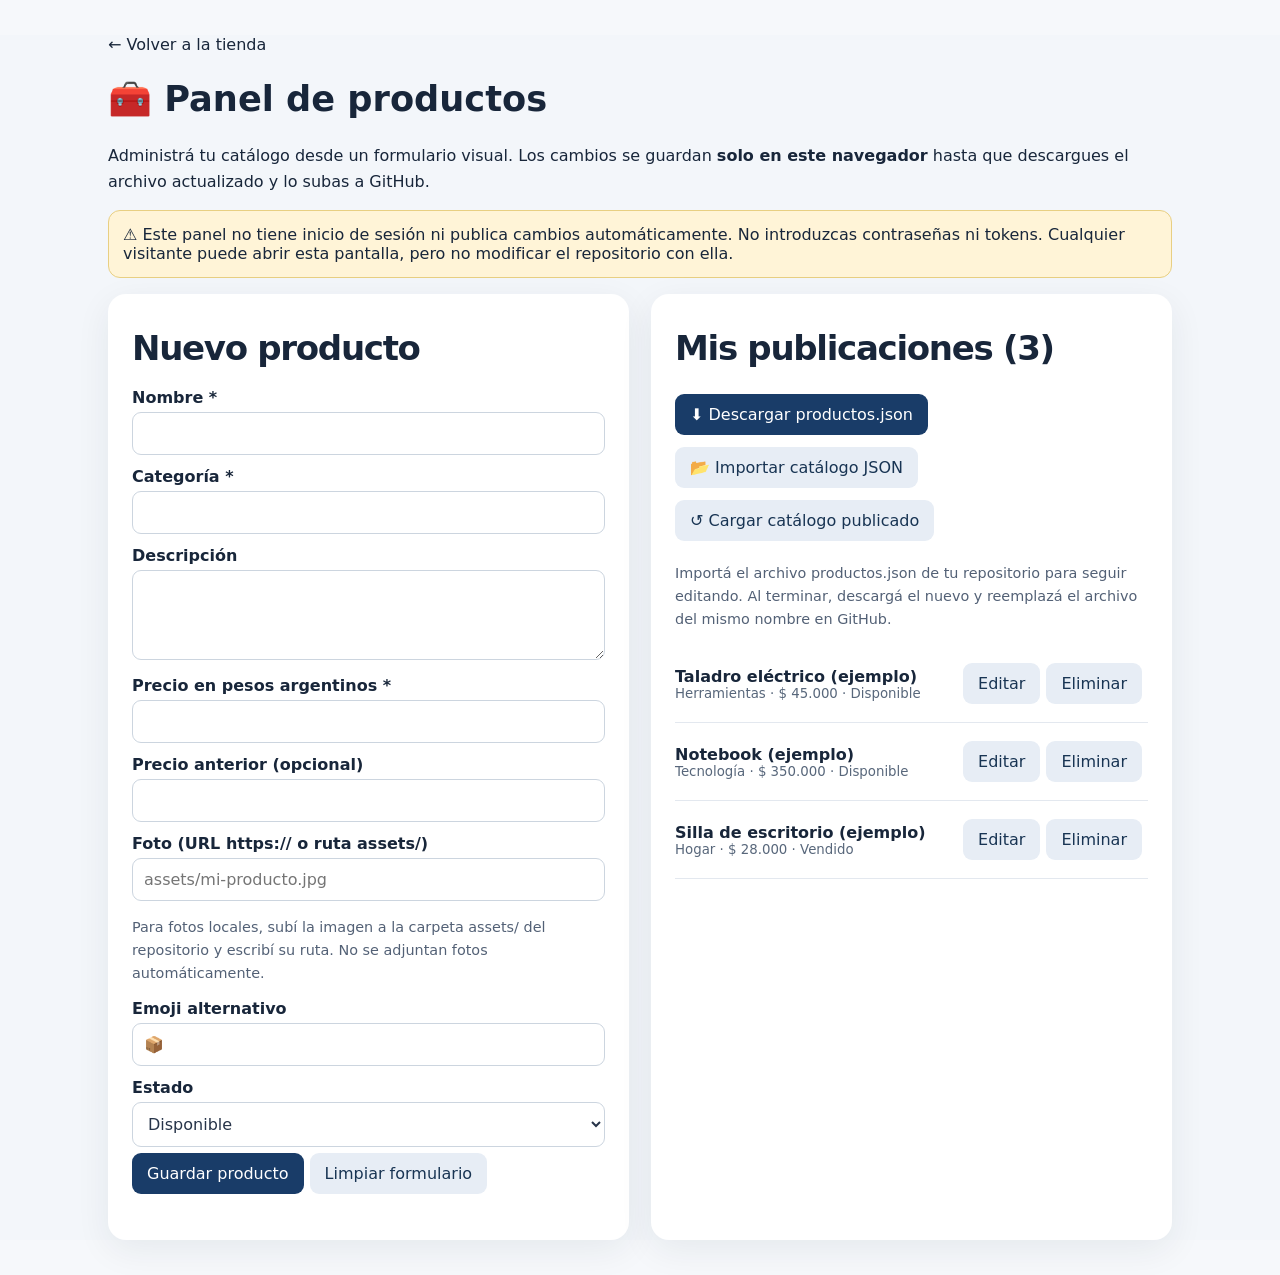
==== admin.html @ 99ddd976 "Add files via upload" ====
<!doctype html><html lang="es"><head><meta charset="utf-8"><meta name="viewport" content="width=device-width,initial-scale=1"><title>Administrador | Ventas de Hugo Domínguez</title><link rel="stylesheet" href="styles.css"><style>body{background:#f3f6fa;color:#18263a}.admin{max-width:1100px;margin:35px auto;padding:0 18px}.admin h1{font-size:2.2rem}.admin p{line-height:1.6}.admin-grid{display:grid;grid-template-columns:1fr 1fr;gap:22px}.panel{background:white;padding:24px;border-radius:18px;box-shadow:0 10px 35px #14243a12}.panel label{display:block;font-weight:650;margin:12px 0 5px}.panel input,.panel textarea,.panel select{width:100%;padding:11px;border:1px solid #ccd5df;border-radius:9px;font:inherit}.panel textarea{min-height:90px}.panel button,.admin .btn{display:inline-block;border:0;border-radius:9px;background:#193c68;color:white;padding:11px 15px;margin:6px 6px 6px 0;cursor:pointer;text-decoration:none;font:inherit}.panel button.secondary{background:#e7edf5;color:#183453}.item-row{display:flex;justify-content:space-between;gap:12px;align-items:center;border-bottom:1px solid #e3e8ef;padding:12px 0}.item-row small{display:block;color:#58677b}.notice{background:#fff4d7;border:1px solid #e8cf82;padding:14px;border-radius:12px;margin:16px 0}.hint{color:#536176;font-size:.9rem}#message{font-weight:bold} @media(max-width:750px){.admin-grid{grid-template-columns:1fr}}</style></head><body><main class="admin"><a href="index.html">← Volver a la tienda</a><h1>🧰 Panel de productos</h1><p>Administrá tu catálogo desde un formulario visual. Los cambios se guardan <strong>solo en este navegador</strong> hasta que descargues el archivo actualizado y lo subas a GitHub.</p><div class="notice">⚠️ Este panel no tiene inicio de sesión ni publica cambios automáticamente. No introduzcas contraseñas ni tokens. Cualquier visitante puede abrir esta pantalla, pero no modificar el repositorio con ella.</div><div class="admin-grid"><section class="panel"><h2 id="formTitle">Nuevo producto</h2><form id="form"><input type="hidden" id="id"><label for="nombre">Nombre *</label><input id="nombre" required maxlength="110"><label for="categoria">Categoría *</label><input id="categoria" list="cats" required maxlength="55"><datalist id="cats"><option>Herramientas</option><option>Tecnología</option><option>Electrodomésticos</option><option>Hogar</option><option>Muebles</option><option>Otros</option></datalist><label for="descripcion">Descripción</label><textarea id="descripcion" maxlength="1000"></textarea><label for="precio">Precio en pesos argentinos *</label><input id="precio" type="number" min="0" step="1" required><label for="precioAnterior">Precio anterior (opcional)</label><input id="precioAnterior" type="number" min="0" step="1"><label for="imagen">Foto (URL https:// o ruta assets/)</label><input id="imagen" placeholder="assets/mi-producto.jpg"><p class="hint">Para fotos locales, subí la imagen a la carpeta assets/ del repositorio y escribí su ruta. No se adjuntan fotos automáticamente.</p><label for="emoji">Emoji alternativo</label><input id="emoji" maxlength="8" placeholder="📦"><label for="estado">Estado</label><select id="estado"><option>Disponible</option><option>Reservado</option><option>Vendido</option></select><div><button type="submit">Guardar producto</button><button type="button" class="secondary" id="clear">Limpiar formulario</button></div></form><p id="message" role="status"></p></section><section class="panel"><h2>Mis publicaciones (<span id="count">0</span>)</h2><div><button id="download">⬇ Descargar productos.json</button><button id="import" class="secondary">📂 Importar catálogo JSON</button><input type="file" id="file" accept="application/json,.json" hidden><button id="restore" class="secondary">↺ Cargar catálogo publicado</button></div><p class="hint">Importá el archivo productos.json de tu repositorio para seguir editando. Al terminar, descargá el nuevo y reemplazá el archivo del mismo nombre en GitHub.</p><div id="listing"></div></section></div></main><script src="admin.js"></script></body></html>
---- styles.css ----
:root{font-family:Inter,system-ui,-apple-system,Segoe UI,sans-serif;color:#172032;background:#f6f8fb}*{box-sizing:border-box}body{margin:0}a{text-decoration:none;color:inherit}.wrap{max-width:1160px;margin:auto;padding:0 24px}header{background:#101827;color:white;position:sticky;top:0;z-index:5}.nav{display:flex;align-items:center;justify-content:space-between;height:74px}.logo{font-weight:900;font-size:22px;letter-spacing:-.7px}.logo span{color:#58dbb2}.contact{background:#243447;padding:11px 17px;border-radius:30px;font-weight:700;font-size:14px}.hero{background:radial-gradient(circle at 85% 20%,#245a59,transparent 38%),linear-gradient(125deg,#101827,#172e41);color:#fff;padding:90px 0 95px}.eyebrow{font-size:12px;letter-spacing:2px;font-weight:800;color:#75e4c1}.hero h1{font-size:clamp(43px,7vw,82px);line-height:1.04;letter-spacing:-3px;margin:18px 0}.hero h1 em{color:#70e2bd;font-style:normal}.hero p{max-width:590px;color:#cbd5df;line-height:1.7;font-size:18px;margin-bottom:30px}.primary{display:inline-block;background:#69e4b8;color:#102b2a;border-radius:12px;padding:15px 24px;font-weight:850}.catalog{padding-top:66px;padding-bottom:85px}.heading{display:flex;justify-content:space-between;align-items:end;gap:20px}.dark{color:#168c71}h2{font-size:34px;letter-spacing:-1.3px;margin:10px 0 20px}#counter{color:#64748b;margin-bottom:23px}.filters{display:grid;grid-template-columns:2fr 1fr 1fr;gap:12px;margin:20px 0 26px}input,select{width:100%;background:white;border:1px solid #dbe2e9;border-radius:12px;padding:15px;color:#273449;font:inherit}.grid{display:grid;grid-template-columns:repeat(3,minmax(0,1fr));gap:22px}.item{background:white;border-radius:18px;overflow:hidden;border:1px solid #e5eaf0;box-shadow:0 8px 25px #1a2a4410;display:flex;flex-direction:column}.photo{position:relative;aspect-ratio:4/3;background:#e8eef2;display:flex;align-items:center;justify-content:center;font-size:65px}.photo img{width:100%;height:100%;object-fit:cover;position:absolute;inset:0}.tag{position:absolute;left:14px;top:14px;background:#132b38;color:#fff;font-size:12px;font-weight:800;padding:7px 11px;border-radius:20px}.tag.sold{background:#9a3c3c}.item-body{padding:21px;display:flex;flex:1;flex-direction:column}.category{font-size:12px;color:#168c71;font-weight:800;text-transform:uppercase;letter-spacing:1px}.item h3{font-size:20px;margin:10px 0 7px}.description{font-size:14px;line-height:1.55;color:#64748b;flex:1}.price{font-size:27px;font-weight:900;margin:13px 0}.old{font-size:15px;text-decoration:line-through;color:#94a3b8;font-weight:400;margin-left:9px}.actions{display:flex;gap:9px}.actions a,.actions button{border:0;border-radius:10px;padding:12px;cursor:pointer;font:inherit;font-weight:800}.buy{background:#173e38;color:white;flex:1;text-align:center}.share{background:#edf2f6;color:#26394c}.disabled{opacity:.55;pointer-events:none}.cta{background:#e5f7f0;text-align:center;padding:65px 0}.cta p{color:#566c68;margin-bottom:25px}.footer{display:flex;justify-content:space-between;gap:16px;flex-wrap:wrap;padding-top:28px;padding-bottom:28px;color:#64748b;font-size:13px}#empty{text-align:center;padding:40px;color:#64748b}@media(max-width:850px){.grid{grid-template-columns:repeat(2,1fr)}.filters{grid-template-columns:1fr 1fr}.filters input{grid-column:span 2}}@media(max-width:560px){.grid{grid-template-columns:1fr}.hero{padding:70px 0}.hero h1{letter-spacing:-1.8px}.filters{grid-template-columns:1fr}.filters input{grid-column:span 1}.heading{align-items:start;flex-direction:column}.heading h2{margin-bottom:0}#counter{margin-bottom:0}.nav{height:65px}.logo{font-size:19px}}
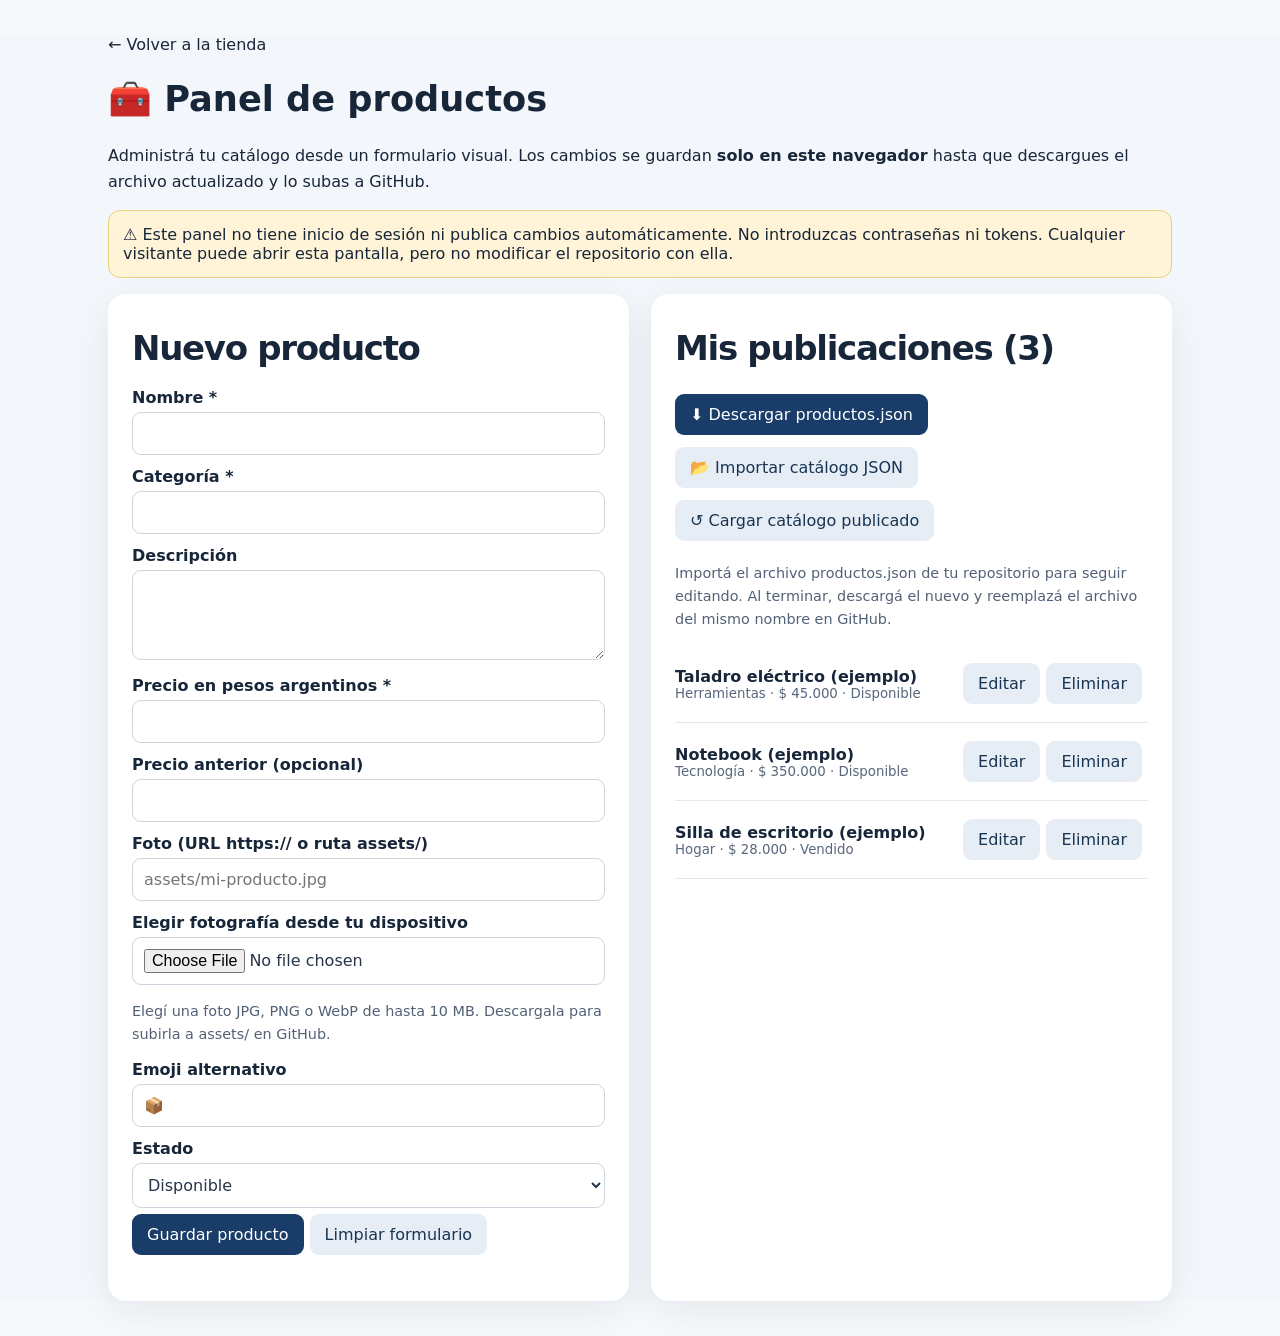
==== commit cd5c5435: "Agregar selector visual de fotografías" ====
--- a/admin.html
+++ b/admin.html
@@ -1 +1 @@
-<!doctype html><html lang="es"><head><meta charset="utf-8"><meta name="viewport" content="width=device-width,initial-scale=1"><title>Administrador | Ventas de Hugo Domínguez</title><link rel="stylesheet" href="styles.css"><style>body{background:#f3f6fa;color:#18263a}.admin{max-width:1100px;margin:35px auto;padding:0 18px}.admin h1{font-size:2.2rem}.admin p{line-height:1.6}.admin-grid{display:grid;grid-template-columns:1fr 1fr;gap:22px}.panel{background:white;padding:24px;border-radius:18px;box-shadow:0 10px 35px #14243a12}.panel label{display:block;font-weight:650;margin:12px 0 5px}.panel input,.panel textarea,.panel select{width:100%;padding:11px;border:1px solid #ccd5df;border-radius:9px;font:inherit}.panel textarea{min-height:90px}.panel button,.admin .btn{display:inline-block;border:0;border-radius:9px;background:#193c68;color:white;padding:11px 15px;margin:6px 6px 6px 0;cursor:pointer;text-decoration:none;font:inherit}.panel button.secondary{background:#e7edf5;color:#183453}.item-row{display:flex;justify-content:space-between;gap:12px;align-items:center;border-bottom:1px solid #e3e8ef;padding:12px 0}.item-row small{display:block;color:#58677b}.notice{background:#fff4d7;border:1px solid #e8cf82;padding:14px;border-radius:12px;margin:16px 0}.hint{color:#536176;font-size:.9rem}#message{font-weight:bold} @media(max-width:750px){.admin-grid{grid-template-columns:1fr}}</style></head><body><main class="admin"><a href="index.html">← Volver a la tienda</a><h1>🧰 Panel de productos</h1><p>Administrá tu catálogo desde un formulario visual. Los cambios se guardan <strong>solo en este navegador</strong> hasta que descargues el archivo actualizado y lo subas a GitHub.</p><div class="notice">⚠️ Este panel no tiene inicio de sesión ni publica cambios automáticamente. No introduzcas contraseñas ni tokens. Cualquier visitante puede abrir esta pantalla, pero no modificar el repositorio con ella.</div><div class="admin-grid"><section class="panel"><h2 id="formTitle">Nuevo producto</h2><form id="form"><input type="hidden" id="id"><label for="nombre">Nombre *</label><input id="nombre" required maxlength="110"><label for="categoria">Categoría *</label><input id="categoria" list="cats" required maxlength="55"><datalist id="cats"><option>Herramientas</option><option>Tecnología</option><option>Electrodomésticos</option><option>Hogar</option><option>Muebles</option><option>Otros</option></datalist><label for="descripcion">Descripción</label><textarea id="descripcion" maxlength="1000"></textarea><label for="precio">Precio en pesos argentinos *</label><input id="precio" type="number" min="0" step="1" required><label for="precioAnterior">Precio anterior (opcional)</label><input id="precioAnterior" type="number" min="0" step="1"><label for="imagen">Foto (URL https:// o ruta assets/)</label><input id="imagen" placeholder="assets/mi-producto.jpg"><p class="hint">Para fotos locales, subí la imagen a la carpeta assets/ del repositorio y escribí su ruta. No se adjuntan fotos automáticamente.</p><label for="emoji">Emoji alternativo</label><input id="emoji" maxlength="8" placeholder="📦"><label for="estado">Estado</label><select id="estado"><option>Disponible</option><option>Reservado</option><option>Vendido</option></select><div><button type="submit">Guardar producto</button><button type="button" class="secondary" id="clear">Limpiar formulario</button></div></form><p id="message" role="status"></p></section><section class="panel"><h2>Mis publicaciones (<span id="count">0</span>)</h2><div><button id="download">⬇ Descargar productos.json</button><button id="import" class="secondary">📂 Importar catálogo JSON</button><input type="file" id="file" accept="application/json,.json" hidden><button id="restore" class="secondary">↺ Cargar catálogo publicado</button></div><p class="hint">Importá el archivo productos.json de tu repositorio para seguir editando. Al terminar, descargá el nuevo y reemplazá el archivo del mismo nombre en GitHub.</p><div id="listing"></div></section></div></main><script src="admin.js"></script></body></html>
+<!doctype html><html lang="es"><head><meta charset="utf-8"><meta name="viewport" content="width=device-width,initial-scale=1"><title>Administrador | Ventas de Hugo Domínguez</title><link rel="stylesheet" href="styles.css"><style>body{background:#f3f6fa;color:#18263a}.admin{max-width:1100px;margin:35px auto;padding:0 18px}.admin h1{font-size:2.2rem}.admin p{line-height:1.6}.admin-grid{display:grid;grid-template-columns:1fr 1fr;gap:22px}.panel{background:white;padding:24px;border-radius:18px;box-shadow:0 10px 35px #14243a12}.panel label{display:block;font-weight:650;margin:12px 0 5px}.panel input,.panel textarea,.panel select{width:100%;padding:11px;border:1px solid #ccd5df;border-radius:9px;font:inherit}.panel textarea{min-height:90px}.panel button,.admin .btn{display:inline-block;border:0;border-radius:9px;background:#193c68;color:white;padding:11px 15px;margin:6px 6px 6px 0;cursor:pointer;text-decoration:none;font:inherit}.panel button.secondary{background:#e7edf5;color:#183453}.item-row{display:flex;justify-content:space-between;gap:12px;align-items:center;border-bottom:1px solid #e3e8ef;padding:12px 0}.item-row small{display:block;color:#58677b}.notice{background:#fff4d7;border:1px solid #e8cf82;padding:14px;border-radius:12px;margin:16px 0}.hint{color:#536176;font-size:.9rem}#message{font-weight:bold} @media(max-width:750px){.admin-grid{grid-template-columns:1fr}}</style></head><body><main class="admin"><a href="index.html">← Volver a la tienda</a><h1>🧰 Panel de productos</h1><p>Administrá tu catálogo desde un formulario visual. Los cambios se guardan <strong>solo en este navegador</strong> hasta que descargues el archivo actualizado y lo subas a GitHub.</p><div class="notice">⚠️ Este panel no tiene inicio de sesión ni publica cambios automáticamente. No introduzcas contraseñas ni tokens. Cualquier visitante puede abrir esta pantalla, pero no modificar el repositorio con ella.</div><div class="admin-grid"><section class="panel"><h2 id="formTitle">Nuevo producto</h2><form id="form"><input type="hidden" id="id"><label for="nombre">Nombre *</label><input id="nombre" required maxlength="110"><label for="categoria">Categoría *</label><input id="categoria" list="cats" required maxlength="55"><datalist id="cats"><option>Herramientas</option><option>Tecnología</option><option>Electrodomésticos</option><option>Hogar</option><option>Muebles</option><option>Otros</option></datalist><label for="descripcion">Descripción</label><textarea id="descripcion" maxlength="1000"></textarea><label for="precio">Precio en pesos argentinos *</label><input id="precio" type="number" min="0" step="1" required><label for="precioAnterior">Precio anterior (opcional)</label><input id="precioAnterior" type="number" min="0" step="1"><label for="imagen">Foto (URL https:// o ruta assets/)</label><input id="imagen" placeholder="assets/mi-producto.jpg"><label for="photoFile">Elegir fotografía desde tu dispositivo</label><input type="file" id="photoFile" accept="image/jpeg,image/png,image/webp"><p class="hint">Elegí una foto JPG, PNG o WebP de hasta 10 MB. Descargala para subirla a assets/ en GitHub.</p><div id="photoArea" hidden><img id="photoPreview" alt="Vista previa" style="max-width:100%;max-height:220px;object-fit:contain;border-radius:10px"><p id="photoName" class="hint"></p><button type="button" id="photoDownload" class="secondary">⬇ Descargar foto para GitHub</button></div><label for="emoji">Emoji alternativo</label><input id="emoji" maxlength="8" placeholder="📦"><label for="estado">Estado</label><select id="estado"><option>Disponible</option><option>Reservado</option><option>Vendido</option></select><div><button type="submit">Guardar producto</button><button type="button" class="secondary" id="clear">Limpiar formulario</button></div></form><p id="message" role="status"></p></section><section class="panel"><h2>Mis publicaciones (<span id="count">0</span>)</h2><div><button id="download">⬇ Descargar productos.json</button><button id="import" class="secondary">📂 Importar catálogo JSON</button><input type="file" id="file" accept="application/json,.json" hidden><button id="restore" class="secondary">↺ Cargar catálogo publicado</button></div><p class="hint">Importá el archivo productos.json de tu repositorio para seguir editando. Al terminar, descargá el nuevo y reemplazá el archivo del mismo nombre en GitHub.</p><div id="listing"></div></section></div></main><script src="admin.js"></script></body></html>
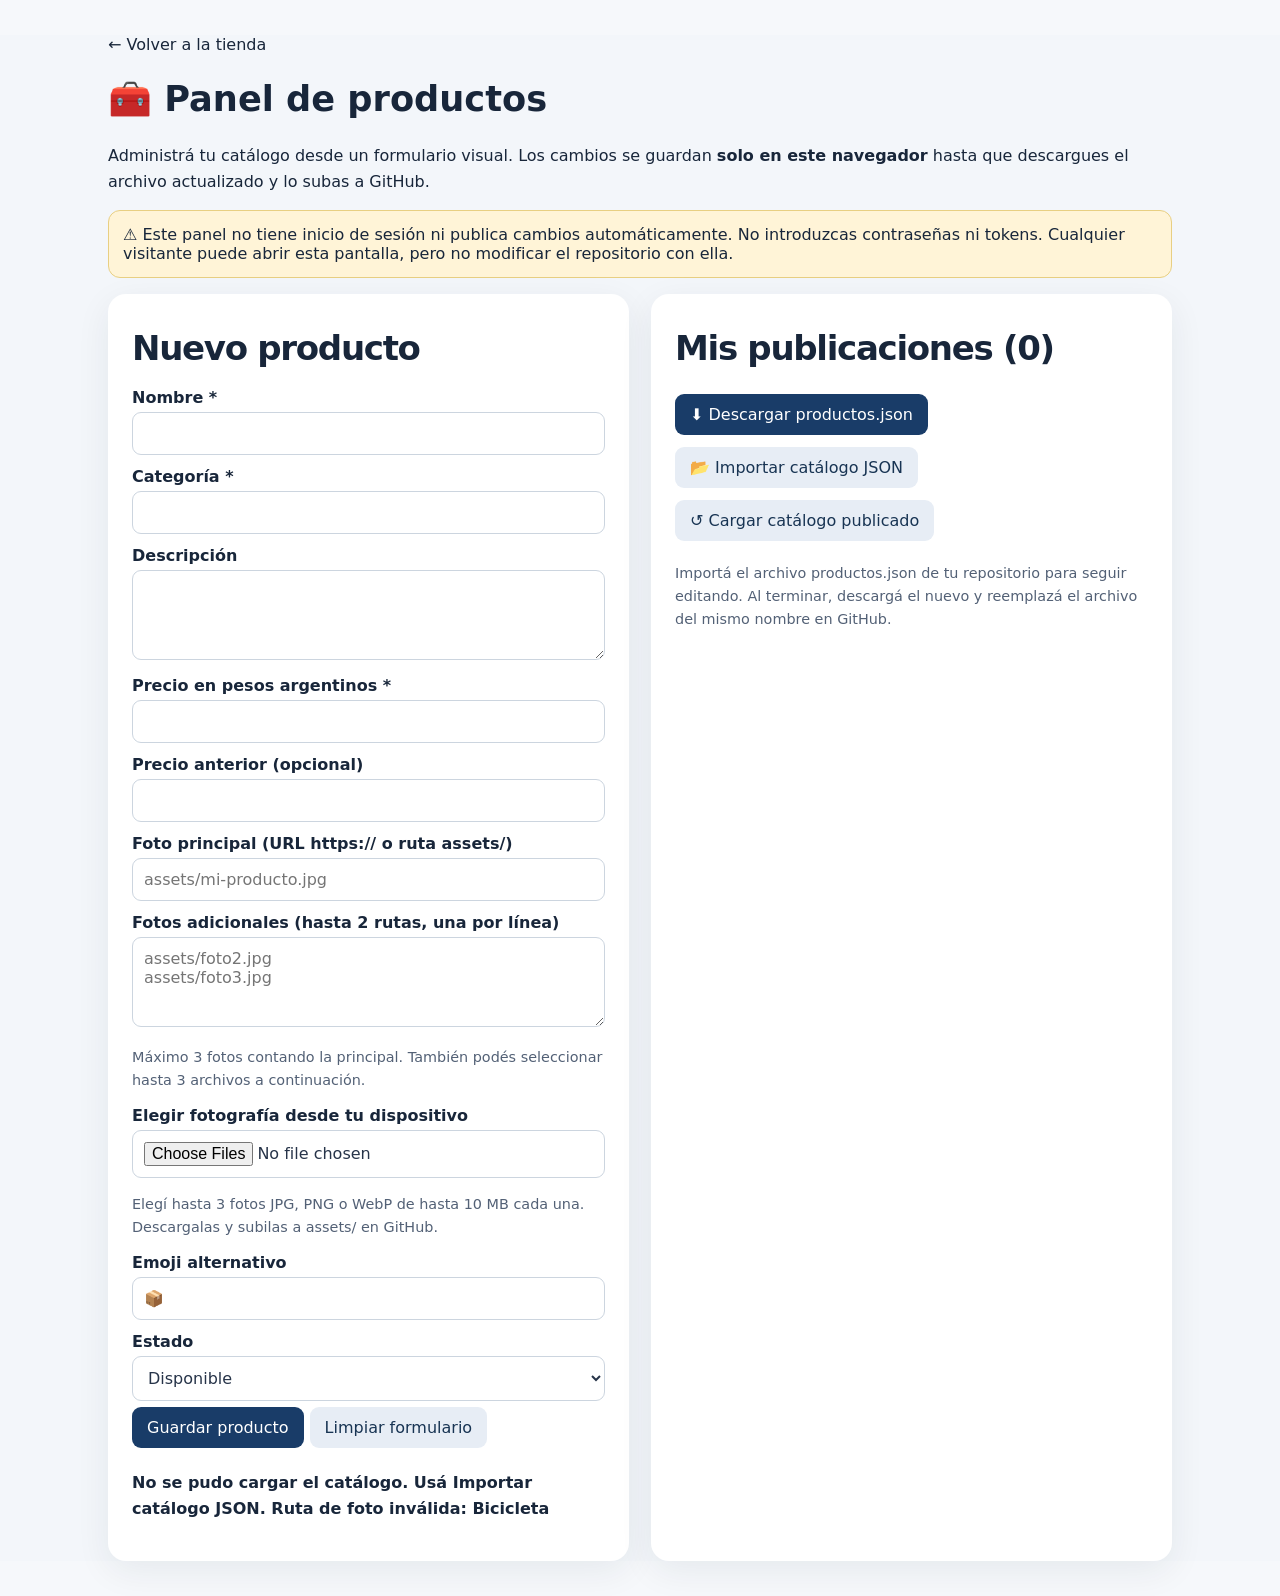
==== commit 333f5757: "Galería de hasta tres fotografías por producto y visualización sin recorte" ====
--- a/admin.html
+++ b/admin.html
@@ -1 +1 @@
-<!doctype html><html lang="es"><head><meta charset="utf-8"><meta name="viewport" content="width=device-width,initial-scale=1"><title>Administrador | Ventas de Hugo Domínguez</title><link rel="stylesheet" href="styles.css"><style>body{background:#f3f6fa;color:#18263a}.admin{max-width:1100px;margin:35px auto;padding:0 18px}.admin h1{font-size:2.2rem}.admin p{line-height:1.6}.admin-grid{display:grid;grid-template-columns:1fr 1fr;gap:22px}.panel{background:white;padding:24px;border-radius:18px;box-shadow:0 10px 35px #14243a12}.panel label{display:block;font-weight:650;margin:12px 0 5px}.panel input,.panel textarea,.panel select{width:100%;padding:11px;border:1px solid #ccd5df;border-radius:9px;font:inherit}.panel textarea{min-height:90px}.panel button,.admin .btn{display:inline-block;border:0;border-radius:9px;background:#193c68;color:white;padding:11px 15px;margin:6px 6px 6px 0;cursor:pointer;text-decoration:none;font:inherit}.panel button.secondary{background:#e7edf5;color:#183453}.item-row{display:flex;justify-content:space-between;gap:12px;align-items:center;border-bottom:1px solid #e3e8ef;padding:12px 0}.item-row small{display:block;color:#58677b}.notice{background:#fff4d7;border:1px solid #e8cf82;padding:14px;border-radius:12px;margin:16px 0}.hint{color:#536176;font-size:.9rem}#message{font-weight:bold} @media(max-width:750px){.admin-grid{grid-template-columns:1fr}}</style></head><body><main class="admin"><a href="index.html">← Volver a la tienda</a><h1>🧰 Panel de productos</h1><p>Administrá tu catálogo desde un formulario visual. Los cambios se guardan <strong>solo en este navegador</strong> hasta que descargues el archivo actualizado y lo subas a GitHub.</p><div class="notice">⚠️ Este panel no tiene inicio de sesión ni publica cambios automáticamente. No introduzcas contraseñas ni tokens. Cualquier visitante puede abrir esta pantalla, pero no modificar el repositorio con ella.</div><div class="admin-grid"><section class="panel"><h2 id="formTitle">Nuevo producto</h2><form id="form"><input type="hidden" id="id"><label for="nombre">Nombre *</label><input id="nombre" required maxlength="110"><label for="categoria">Categoría *</label><input id="categoria" list="cats" required maxlength="55"><datalist id="cats"><option>Herramientas</option><option>Tecnología</option><option>Electrodomésticos</option><option>Hogar</option><option>Muebles</option><option>Otros</option></datalist><label for="descripcion">Descripción</label><textarea id="descripcion" maxlength="1000"></textarea><label for="precio">Precio en pesos argentinos *</label><input id="precio" type="number" min="0" step="1" required><label for="precioAnterior">Precio anterior (opcional)</label><input id="precioAnterior" type="number" min="0" step="1"><label for="imagen">Foto (URL https:// o ruta assets/)</label><input id="imagen" placeholder="assets/mi-producto.jpg"><label for="photoFile">Elegir fotografía desde tu dispositivo</label><input type="file" id="photoFile" accept="image/jpeg,image/png,image/webp"><p class="hint">Elegí una foto JPG, PNG o WebP de hasta 10 MB. Descargala para subirla a assets/ en GitHub.</p><div id="photoArea" hidden><img id="photoPreview" alt="Vista previa" style="max-width:100%;max-height:220px;object-fit:contain;border-radius:10px"><p id="photoName" class="hint"></p><button type="button" id="photoDownload" class="secondary">⬇ Descargar foto para GitHub</button></div><label for="emoji">Emoji alternativo</label><input id="emoji" maxlength="8" placeholder="📦"><label for="estado">Estado</label><select id="estado"><option>Disponible</option><option>Reservado</option><option>Vendido</option></select><div><button type="submit">Guardar producto</button><button type="button" class="secondary" id="clear">Limpiar formulario</button></div></form><p id="message" role="status"></p></section><section class="panel"><h2>Mis publicaciones (<span id="count">0</span>)</h2><div><button id="download">⬇ Descargar productos.json</button><button id="import" class="secondary">📂 Importar catálogo JSON</button><input type="file" id="file" accept="application/json,.json" hidden><button id="restore" class="secondary">↺ Cargar catálogo publicado</button></div><p class="hint">Importá el archivo productos.json de tu repositorio para seguir editando. Al terminar, descargá el nuevo y reemplazá el archivo del mismo nombre en GitHub.</p><div id="listing"></div></section></div></main><script src="admin.js"></script></body></html>
+<!doctype html><html lang="es"><head><meta charset="utf-8"><meta name="viewport" content="width=device-width,initial-scale=1"><title>Administrador | Ventas de Hugo Domínguez</title><link rel="stylesheet" href="styles.css"><style>body{background:#f3f6fa;color:#18263a}.admin{max-width:1100px;margin:35px auto;padding:0 18px}.admin h1{font-size:2.2rem}.admin p{line-height:1.6}.admin-grid{display:grid;grid-template-columns:1fr 1fr;gap:22px}.panel{background:white;padding:24px;border-radius:18px;box-shadow:0 10px 35px #14243a12}.panel label{display:block;font-weight:650;margin:12px 0 5px}.panel input,.panel textarea,.panel select{width:100%;padding:11px;border:1px solid #ccd5df;border-radius:9px;font:inherit}.panel textarea{min-height:90px}.panel button,.admin .btn{display:inline-block;border:0;border-radius:9px;background:#193c68;color:white;padding:11px 15px;margin:6px 6px 6px 0;cursor:pointer;text-decoration:none;font:inherit}.panel button.secondary{background:#e7edf5;color:#183453}.item-row{display:flex;justify-content:space-between;gap:12px;align-items:center;border-bottom:1px solid #e3e8ef;padding:12px 0}.item-row small{display:block;color:#58677b}.notice{background:#fff4d7;border:1px solid #e8cf82;padding:14px;border-radius:12px;margin:16px 0}.hint{color:#536176;font-size:.9rem}#message{font-weight:bold} @media(max-width:750px){.admin-grid{grid-template-columns:1fr}}</style></head><body><main class="admin"><a href="index.html">← Volver a la tienda</a><h1>🧰 Panel de productos</h1><p>Administrá tu catálogo desde un formulario visual. Los cambios se guardan <strong>solo en este navegador</strong> hasta que descargues el archivo actualizado y lo subas a GitHub.</p><div class="notice">⚠️ Este panel no tiene inicio de sesión ni publica cambios automáticamente. No introduzcas contraseñas ni tokens. Cualquier visitante puede abrir esta pantalla, pero no modificar el repositorio con ella.</div><div class="admin-grid"><section class="panel"><h2 id="formTitle">Nuevo producto</h2><form id="form"><input type="hidden" id="id"><label for="nombre">Nombre *</label><input id="nombre" required maxlength="110"><label for="categoria">Categoría *</label><input id="categoria" list="cats" required maxlength="55"><datalist id="cats"><option>Herramientas</option><option>Tecnología</option><option>Electrodomésticos</option><option>Hogar</option><option>Muebles</option><option>Otros</option></datalist><label for="descripcion">Descripción</label><textarea id="descripcion" maxlength="1000"></textarea><label for="precio">Precio en pesos argentinos *</label><input id="precio" type="number" min="0" step="1" required><label for="precioAnterior">Precio anterior (opcional)</label><input id="precioAnterior" type="number" min="0" step="1"><label for="imagen">Foto principal (URL https:// o ruta assets/)</label><input id="imagen" placeholder="assets/mi-producto.jpg"><label for="imagenesExtras">Fotos adicionales (hasta 2 rutas, una por línea)</label><textarea id="imagenesExtras" rows="2" placeholder="assets/foto2.jpg&#10;assets/foto3.jpg"></textarea><p class="hint">Máximo 3 fotos contando la principal. También podés seleccionar hasta 3 archivos a continuación.</p><label for="photoFile">Elegir fotografía desde tu dispositivo</label><input type="file" id="photoFile" accept="image/jpeg,image/png,image/webp" multiple><p class="hint">Elegí hasta 3 fotos JPG, PNG o WebP de hasta 10 MB cada una. Descargalas y subilas a assets/ en GitHub.</p><div id="photoArea" hidden><div id="photoPreviews"></div><img id="photoPreview" alt="Vista previa" style="max-width:100%;max-height:220px;object-fit:contain;border-radius:10px"><p id="photoName" class="hint"></p><button type="button" id="photoDownload" class="secondary">⬇ Descargar fotografías para GitHub</button></div><label for="emoji">Emoji alternativo</label><input id="emoji" maxlength="8" placeholder="📦"><label for="estado">Estado</label><select id="estado"><option>Disponible</option><option>Reservado</option><option>Vendido</option></select><div><button type="submit">Guardar producto</button><button type="button" class="secondary" id="clear">Limpiar formulario</button></div></form><p id="message" role="status"></p></section><section class="panel"><h2>Mis publicaciones (<span id="count">0</span>)</h2><div><button id="download">⬇ Descargar productos.json</button><button id="import" class="secondary">📂 Importar catálogo JSON</button><input type="file" id="file" accept="application/json,.json" hidden><button id="restore" class="secondary">↺ Cargar catálogo publicado</button></div><p class="hint">Importá el archivo productos.json de tu repositorio para seguir editando. Al terminar, descargá el nuevo y reemplazá el archivo del mismo nombre en GitHub.</p><div id="listing"></div></section></div></main><script src="admin.js"></script></body></html>
--- a/styles.css
+++ b/styles.css
@@ -1 +1,7 @@
 :root{font-family:Inter,system-ui,-apple-system,Segoe UI,sans-serif;color:#172032;background:#f6f8fb}*{box-sizing:border-box}body{margin:0}a{text-decoration:none;color:inherit}.wrap{max-width:1160px;margin:auto;padding:0 24px}header{background:#101827;color:white;position:sticky;top:0;z-index:5}.nav{display:flex;align-items:center;justify-content:space-between;height:74px}.logo{font-weight:900;font-size:22px;letter-spacing:-.7px}.logo span{color:#58dbb2}.contact{background:#243447;padding:11px 17px;border-radius:30px;font-weight:700;font-size:14px}.hero{background:radial-gradient(circle at 85% 20%,#245a59,transparent 38%),linear-gradient(125deg,#101827,#172e41);color:#fff;padding:90px 0 95px}.eyebrow{font-size:12px;letter-spacing:2px;font-weight:800;color:#75e4c1}.hero h1{font-size:clamp(43px,7vw,82px);line-height:1.04;letter-spacing:-3px;margin:18px 0}.hero h1 em{color:#70e2bd;font-style:normal}.hero p{max-width:590px;color:#cbd5df;line-height:1.7;font-size:18px;margin-bottom:30px}.primary{display:inline-block;background:#69e4b8;color:#102b2a;border-radius:12px;padding:15px 24px;font-weight:850}.catalog{padding-top:66px;padding-bottom:85px}.heading{display:flex;justify-content:space-between;align-items:end;gap:20px}.dark{color:#168c71}h2{font-size:34px;letter-spacing:-1.3px;margin:10px 0 20px}#counter{color:#64748b;margin-bottom:23px}.filters{display:grid;grid-template-columns:2fr 1fr 1fr;gap:12px;margin:20px 0 26px}input,select{width:100%;background:white;border:1px solid #dbe2e9;border-radius:12px;padding:15px;color:#273449;font:inherit}.grid{display:grid;grid-template-columns:repeat(3,minmax(0,1fr));gap:22px}.item{background:white;border-radius:18px;overflow:hidden;border:1px solid #e5eaf0;box-shadow:0 8px 25px #1a2a4410;display:flex;flex-direction:column}.photo{position:relative;aspect-ratio:4/3;background:#e8eef2;display:flex;align-items:center;justify-content:center;font-size:65px}.photo img{width:100%;height:100%;object-fit:cover;position:absolute;inset:0}.tag{position:absolute;left:14px;top:14px;background:#132b38;color:#fff;font-size:12px;font-weight:800;padding:7px 11px;border-radius:20px}.tag.sold{background:#9a3c3c}.item-body{padding:21px;display:flex;flex:1;flex-direction:column}.category{font-size:12px;color:#168c71;font-weight:800;text-transform:uppercase;letter-spacing:1px}.item h3{font-size:20px;margin:10px 0 7px}.description{font-size:14px;line-height:1.55;color:#64748b;flex:1}.price{font-size:27px;font-weight:900;margin:13px 0}.old{font-size:15px;text-decoration:line-through;color:#94a3b8;font-weight:400;margin-left:9px}.actions{display:flex;gap:9px}.actions a,.actions button{border:0;border-radius:10px;padding:12px;cursor:pointer;font:inherit;font-weight:800}.buy{background:#173e38;color:white;flex:1;text-align:center}.share{background:#edf2f6;color:#26394c}.disabled{opacity:.55;pointer-events:none}.cta{background:#e5f7f0;text-align:center;padding:65px 0}.cta p{color:#566c68;margin-bottom:25px}.footer{display:flex;justify-content:space-between;gap:16px;flex-wrap:wrap;padding-top:28px;padding-bottom:28px;color:#64748b;font-size:13px}#empty{text-align:center;padding:40px;color:#64748b}@media(max-width:850px){.grid{grid-template-columns:repeat(2,1fr)}.filters{grid-template-columns:1fr 1fr}.filters input{grid-column:span 2}}@media(max-width:560px){.grid{grid-template-columns:1fr}.hero{padding:70px 0}.hero h1{letter-spacing:-1.8px}.filters{grid-template-columns:1fr}.filters input{grid-column:span 1}.heading{align-items:start;flex-direction:column}.heading h2{margin-bottom:0}#counter{margin-bottom:0}.nav{height:65px}.logo{font-size:19px}}
+
+/* Galería: fotografía completa, sin recortes */
+.photo img{object-fit:contain}
+.photo .gallery-nav{position:absolute;bottom:10px;left:50%;transform:translateX(-50%);display:flex;gap:7px;z-index:2}
+.gallery-nav button{border:0;border-radius:20px;padding:6px 10px;background:#fffdf0e8;color:#172032;cursor:pointer;font-size:12px;font-weight:800}
+.gallery-nav button[aria-current="true"]{background:#173e38;color:white}
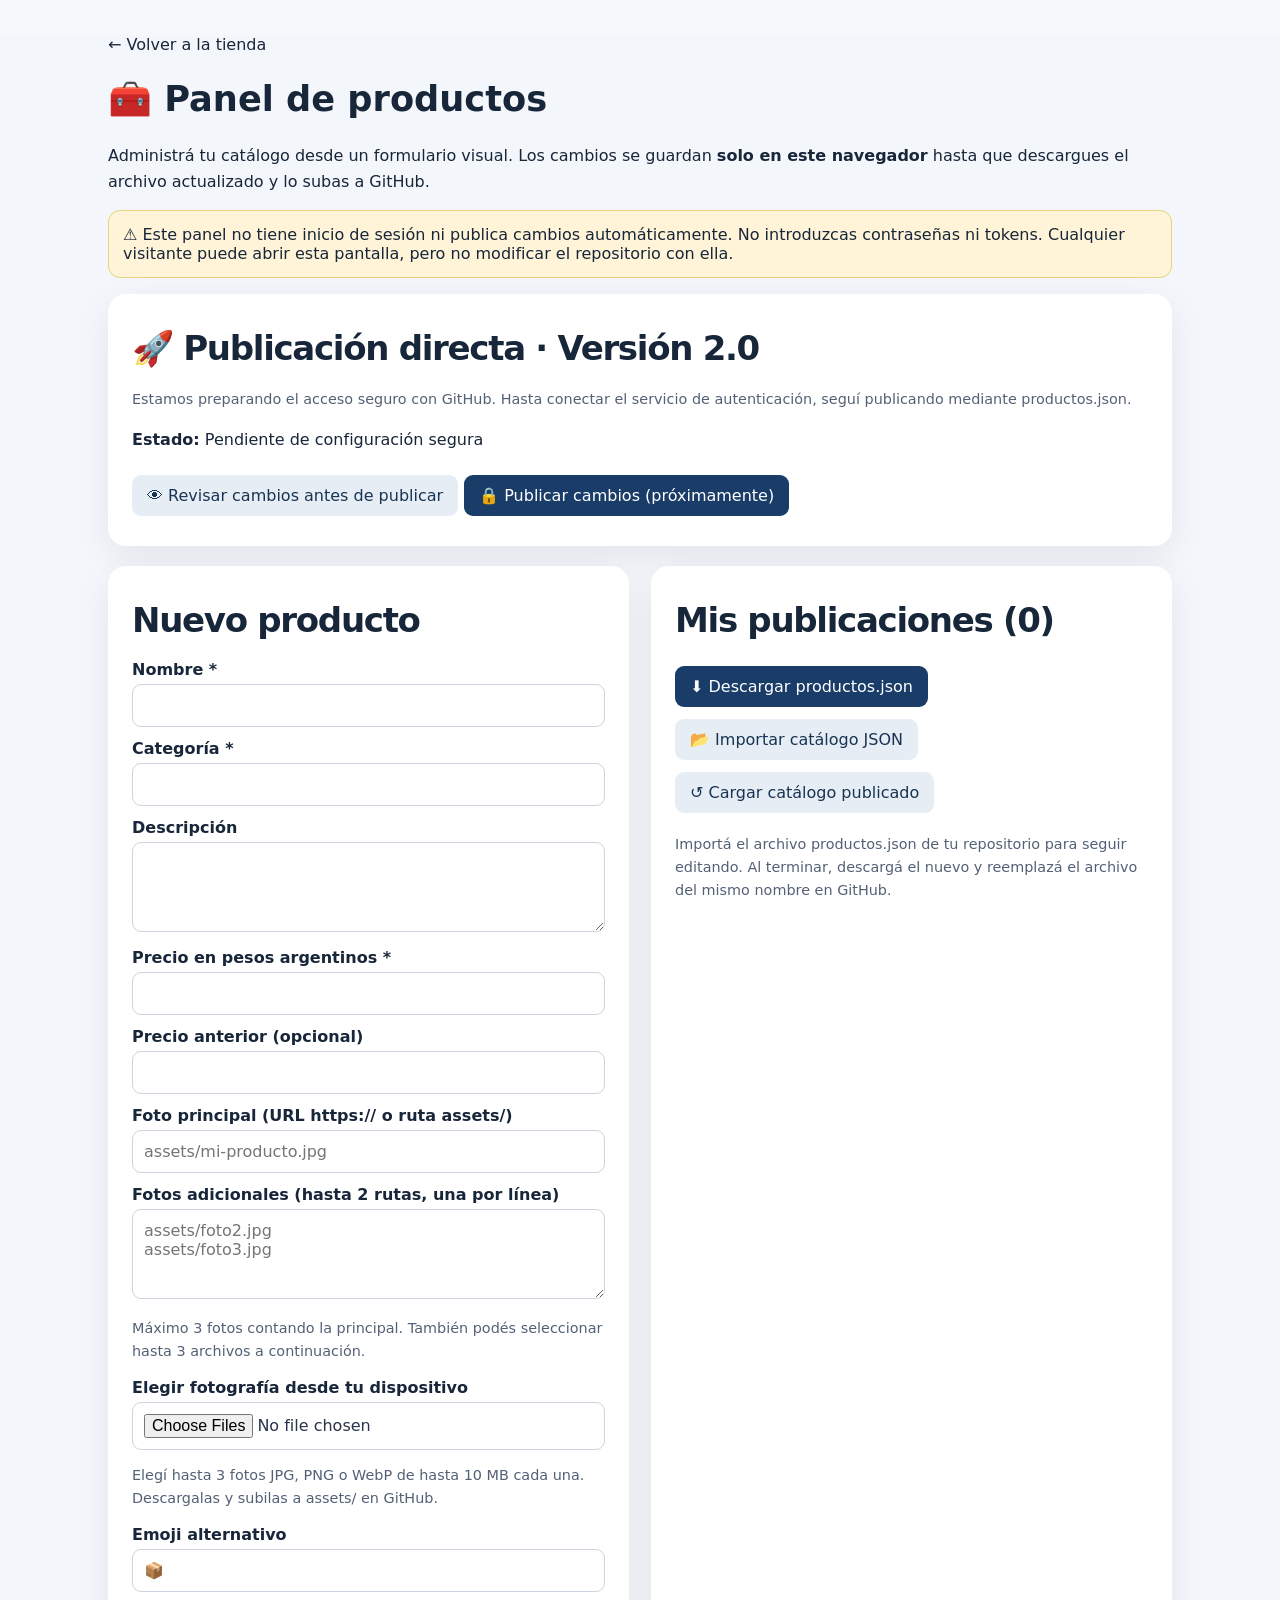
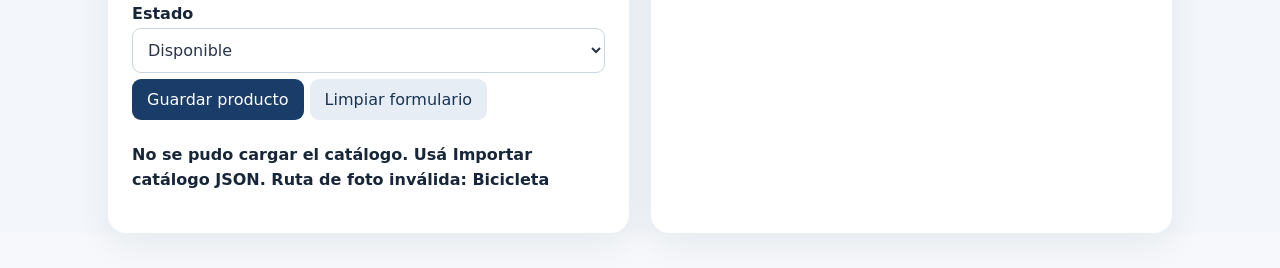
==== commit 7922a0a8: "Preparar panel 2.0 con revisión previa segura" ====
--- a/admin.html
+++ b/admin.html
@@ -1 +1 @@
-<!doctype html><html lang="es"><head><meta charset="utf-8"><meta name="viewport" content="width=device-width,initial-scale=1"><title>Administrador | Ventas de Hugo Domínguez</title><link rel="stylesheet" href="styles.css"><style>body{background:#f3f6fa;color:#18263a}.admin{max-width:1100px;margin:35px auto;padding:0 18px}.admin h1{font-size:2.2rem}.admin p{line-height:1.6}.admin-grid{display:grid;grid-template-columns:1fr 1fr;gap:22px}.panel{background:white;padding:24px;border-radius:18px;box-shadow:0 10px 35px #14243a12}.panel label{display:block;font-weight:650;margin:12px 0 5px}.panel input,.panel textarea,.panel select{width:100%;padding:11px;border:1px solid #ccd5df;border-radius:9px;font:inherit}.panel textarea{min-height:90px}.panel button,.admin .btn{display:inline-block;border:0;border-radius:9px;background:#193c68;color:white;padding:11px 15px;margin:6px 6px 6px 0;cursor:pointer;text-decoration:none;font:inherit}.panel button.secondary{background:#e7edf5;color:#183453}.item-row{display:flex;justify-content:space-between;gap:12px;align-items:center;border-bottom:1px solid #e3e8ef;padding:12px 0}.item-row small{display:block;color:#58677b}.notice{background:#fff4d7;border:1px solid #e8cf82;padding:14px;border-radius:12px;margin:16px 0}.hint{color:#536176;font-size:.9rem}#message{font-weight:bold} @media(max-width:750px){.admin-grid{grid-template-columns:1fr}}</style></head><body><main class="admin"><a href="index.html">← Volver a la tienda</a><h1>🧰 Panel de productos</h1><p>Administrá tu catálogo desde un formulario visual. Los cambios se guardan <strong>solo en este navegador</strong> hasta que descargues el archivo actualizado y lo subas a GitHub.</p><div class="notice">⚠️ Este panel no tiene inicio de sesión ni publica cambios automáticamente. No introduzcas contraseñas ni tokens. Cualquier visitante puede abrir esta pantalla, pero no modificar el repositorio con ella.</div><div class="admin-grid"><section class="panel"><h2 id="formTitle">Nuevo producto</h2><form id="form"><input type="hidden" id="id"><label for="nombre">Nombre *</label><input id="nombre" required maxlength="110"><label for="categoria">Categoría *</label><input id="categoria" list="cats" required maxlength="55"><datalist id="cats"><option>Herramientas</option><option>Tecnología</option><option>Electrodomésticos</option><option>Hogar</option><option>Muebles</option><option>Otros</option></datalist><label for="descripcion">Descripción</label><textarea id="descripcion" maxlength="1000"></textarea><label for="precio">Precio en pesos argentinos *</label><input id="precio" type="number" min="0" step="1" required><label for="precioAnterior">Precio anterior (opcional)</label><input id="precioAnterior" type="number" min="0" step="1"><label for="imagen">Foto principal (URL https:// o ruta assets/)</label><input id="imagen" placeholder="assets/mi-producto.jpg"><label for="imagenesExtras">Fotos adicionales (hasta 2 rutas, una por línea)</label><textarea id="imagenesExtras" rows="2" placeholder="assets/foto2.jpg&#10;assets/foto3.jpg"></textarea><p class="hint">Máximo 3 fotos contando la principal. También podés seleccionar hasta 3 archivos a continuación.</p><label for="photoFile">Elegir fotografía desde tu dispositivo</label><input type="file" id="photoFile" accept="image/jpeg,image/png,image/webp" multiple><p class="hint">Elegí hasta 3 fotos JPG, PNG o WebP de hasta 10 MB cada una. Descargalas y subilas a assets/ en GitHub.</p><div id="photoArea" hidden><div id="photoPreviews"></div><img id="photoPreview" alt="Vista previa" style="max-width:100%;max-height:220px;object-fit:contain;border-radius:10px"><p id="photoName" class="hint"></p><button type="button" id="photoDownload" class="secondary">⬇ Descargar fotografías para GitHub</button></div><label for="emoji">Emoji alternativo</label><input id="emoji" maxlength="8" placeholder="📦"><label for="estado">Estado</label><select id="estado"><option>Disponible</option><option>Reservado</option><option>Vendido</option></select><div><button type="submit">Guardar producto</button><button type="button" class="secondary" id="clear">Limpiar formulario</button></div></form><p id="message" role="status"></p></section><section class="panel"><h2>Mis publicaciones (<span id="count">0</span>)</h2><div><button id="download">⬇ Descargar productos.json</button><button id="import" class="secondary">📂 Importar catálogo JSON</button><input type="file" id="file" accept="application/json,.json" hidden><button id="restore" class="secondary">↺ Cargar catálogo publicado</button></div><p class="hint">Importá el archivo productos.json de tu repositorio para seguir editando. Al terminar, descargá el nuevo y reemplazá el archivo del mismo nombre en GitHub.</p><div id="listing"></div></section></div></main><script src="admin.js"></script></body></html>
+<!doctype html><html lang="es"><head><meta charset="utf-8"><meta name="viewport" content="width=device-width,initial-scale=1"><title>Administrador | Ventas de Hugo Domínguez</title><link rel="stylesheet" href="styles.css"><style>body{background:#f3f6fa;color:#18263a}.admin{max-width:1100px;margin:35px auto;padding:0 18px}.admin h1{font-size:2.2rem}.admin p{line-height:1.6}.admin-grid{display:grid;grid-template-columns:1fr 1fr;gap:22px}.panel{background:white;padding:24px;border-radius:18px;box-shadow:0 10px 35px #14243a12}.panel label{display:block;font-weight:650;margin:12px 0 5px}.panel input,.panel textarea,.panel select{width:100%;padding:11px;border:1px solid #ccd5df;border-radius:9px;font:inherit}.panel textarea{min-height:90px}.panel button,.admin .btn{display:inline-block;border:0;border-radius:9px;background:#193c68;color:white;padding:11px 15px;margin:6px 6px 6px 0;cursor:pointer;text-decoration:none;font:inherit}.panel button.secondary{background:#e7edf5;color:#183453}.item-row{display:flex;justify-content:space-between;gap:12px;align-items:center;border-bottom:1px solid #e3e8ef;padding:12px 0}.item-row small{display:block;color:#58677b}.notice{background:#fff4d7;border:1px solid #e8cf82;padding:14px;border-radius:12px;margin:16px 0}.hint{color:#536176;font-size:.9rem}#message{font-weight:bold} @media(max-width:750px){.admin-grid{grid-template-columns:1fr}}</style></head><body><main class="admin"><a href="index.html">← Volver a la tienda</a><h1>🧰 Panel de productos</h1><p>Administrá tu catálogo desde un formulario visual. Los cambios se guardan <strong>solo en este navegador</strong> hasta que descargues el archivo actualizado y lo subas a GitHub.</p><div class="notice">⚠️ Este panel no tiene inicio de sesión ni publica cambios automáticamente. No introduzcas contraseñas ni tokens. Cualquier visitante puede abrir esta pantalla, pero no modificar el repositorio con ella.</div><section class="panel" style="margin-bottom:20px"><h2>🚀 Publicación directa · Versión 2.0</h2><p class="hint">Estamos preparando el acceso seguro con GitHub. Hasta conectar el servicio de autenticación, seguí publicando mediante productos.json.</p><p><strong>Estado:</strong> <span id="publishStatus">Pendiente de configuración segura</span></p><button type="button" class="secondary" id="publishPreview">👁 Revisar cambios antes de publicar</button><button type="button" id="publishDirect" disabled title="Requiere configurar el servicio de autenticación">🔒 Publicar cambios (próximamente)</button><div id="publishReview" hidden style="padding:14px;background:#f2f7fc;border-radius:10px;margin-top:10px"></div></section><div class="admin-grid"><section class="panel"><h2 id="formTitle">Nuevo producto</h2><form id="form"><input type="hidden" id="id"><label for="nombre">Nombre *</label><input id="nombre" required maxlength="110"><label for="categoria">Categoría *</label><input id="categoria" list="cats" required maxlength="55"><datalist id="cats"><option>Herramientas</option><option>Tecnología</option><option>Electrodomésticos</option><option>Hogar</option><option>Muebles</option><option>Otros</option></datalist><label for="descripcion">Descripción</label><textarea id="descripcion" maxlength="1000"></textarea><label for="precio">Precio en pesos argentinos *</label><input id="precio" type="number" min="0" step="1" required><label for="precioAnterior">Precio anterior (opcional)</label><input id="precioAnterior" type="number" min="0" step="1"><label for="imagen">Foto principal (URL https:// o ruta assets/)</label><input id="imagen" placeholder="assets/mi-producto.jpg"><label for="imagenesExtras">Fotos adicionales (hasta 2 rutas, una por línea)</label><textarea id="imagenesExtras" rows="2" placeholder="assets/foto2.jpg&#10;assets/foto3.jpg"></textarea><p class="hint">Máximo 3 fotos contando la principal. También podés seleccionar hasta 3 archivos a continuación.</p><label for="photoFile">Elegir fotografía desde tu dispositivo</label><input type="file" id="photoFile" accept="image/jpeg,image/png,image/webp" multiple><p class="hint">Elegí hasta 3 fotos JPG, PNG o WebP de hasta 10 MB cada una. Descargalas y subilas a assets/ en GitHub.</p><div id="photoArea" hidden><div id="photoPreviews"></div><img id="photoPreview" alt="Vista previa" style="max-width:100%;max-height:220px;object-fit:contain;border-radius:10px"><p id="photoName" class="hint"></p><button type="button" id="photoDownload" class="secondary">⬇ Descargar fotografías para GitHub</button></div><label for="emoji">Emoji alternativo</label><input id="emoji" maxlength="8" placeholder="📦"><label for="estado">Estado</label><select id="estado"><option>Disponible</option><option>Reservado</option><option>Vendido</option></select><div><button type="submit">Guardar producto</button><button type="button" class="secondary" id="clear">Limpiar formulario</button></div></form><p id="message" role="status"></p></section><section class="panel"><h2>Mis publicaciones (<span id="count">0</span>)</h2><div><button id="download">⬇ Descargar productos.json</button><button id="import" class="secondary">📂 Importar catálogo JSON</button><input type="file" id="file" accept="application/json,.json" hidden><button id="restore" class="secondary">↺ Cargar catálogo publicado</button></div><p class="hint">Importá el archivo productos.json de tu repositorio para seguir editando. Al terminar, descargá el nuevo y reemplazá el archivo del mismo nombre en GitHub.</p><div id="listing"></div></section></div></main><script src="admin.js"></script></body></html>
--- a/styles.css
+++ b/styles.css
@@ -5,3 +5,13 @@
 .photo .gallery-nav{position:absolute;bottom:10px;left:50%;transform:translateX(-50%);display:flex;gap:7px;z-index:2}
 .gallery-nav button{border:0;border-radius:20px;padding:6px 10px;background:#fffdf0e8;color:#172032;cursor:pointer;font-size:12px;font-weight:800}
 .gallery-nav button[aria-current="true"]{background:#173e38;color:white}
+
+/* Visor de fotografías a pantalla ampliada */
+.photo img{cursor:zoom-in}
+.photo-lightbox{position:fixed;inset:0;width:min(96vw,1150px);height:min(94vh,850px);max-width:none;max-height:none;margin:auto;padding:50px 54px 42px;border:0;border-radius:16px;background:#101827;color:white;box-shadow:0 20px 90px #0008;overflow:hidden}
+.photo-lightbox::backdrop{background:rgba(4,12,22,.87)}
+.photo-lightbox img{width:100%;height:100%;object-fit:contain}
+.photo-lightbox button{position:absolute;border:0;border-radius:50%;background:#ffffffd9;color:#10202c;cursor:pointer;width:38px;height:38px;font-size:20px;display:grid;place-items:center}
+.photo-lightbox button[hidden]{display:none}
+.lightbox-close{top:9px;right:9px}.lightbox-prev{left:8px;top:50%}.lightbox-next{right:8px;top:50%}.lightbox-count{position:absolute;bottom:10px;left:0;right:0;text-align:center;font-size:14px}
+@media(max-width:560px){.photo-lightbox{width:100vw;height:100dvh;border-radius:0;padding:48px 35px 42px}}
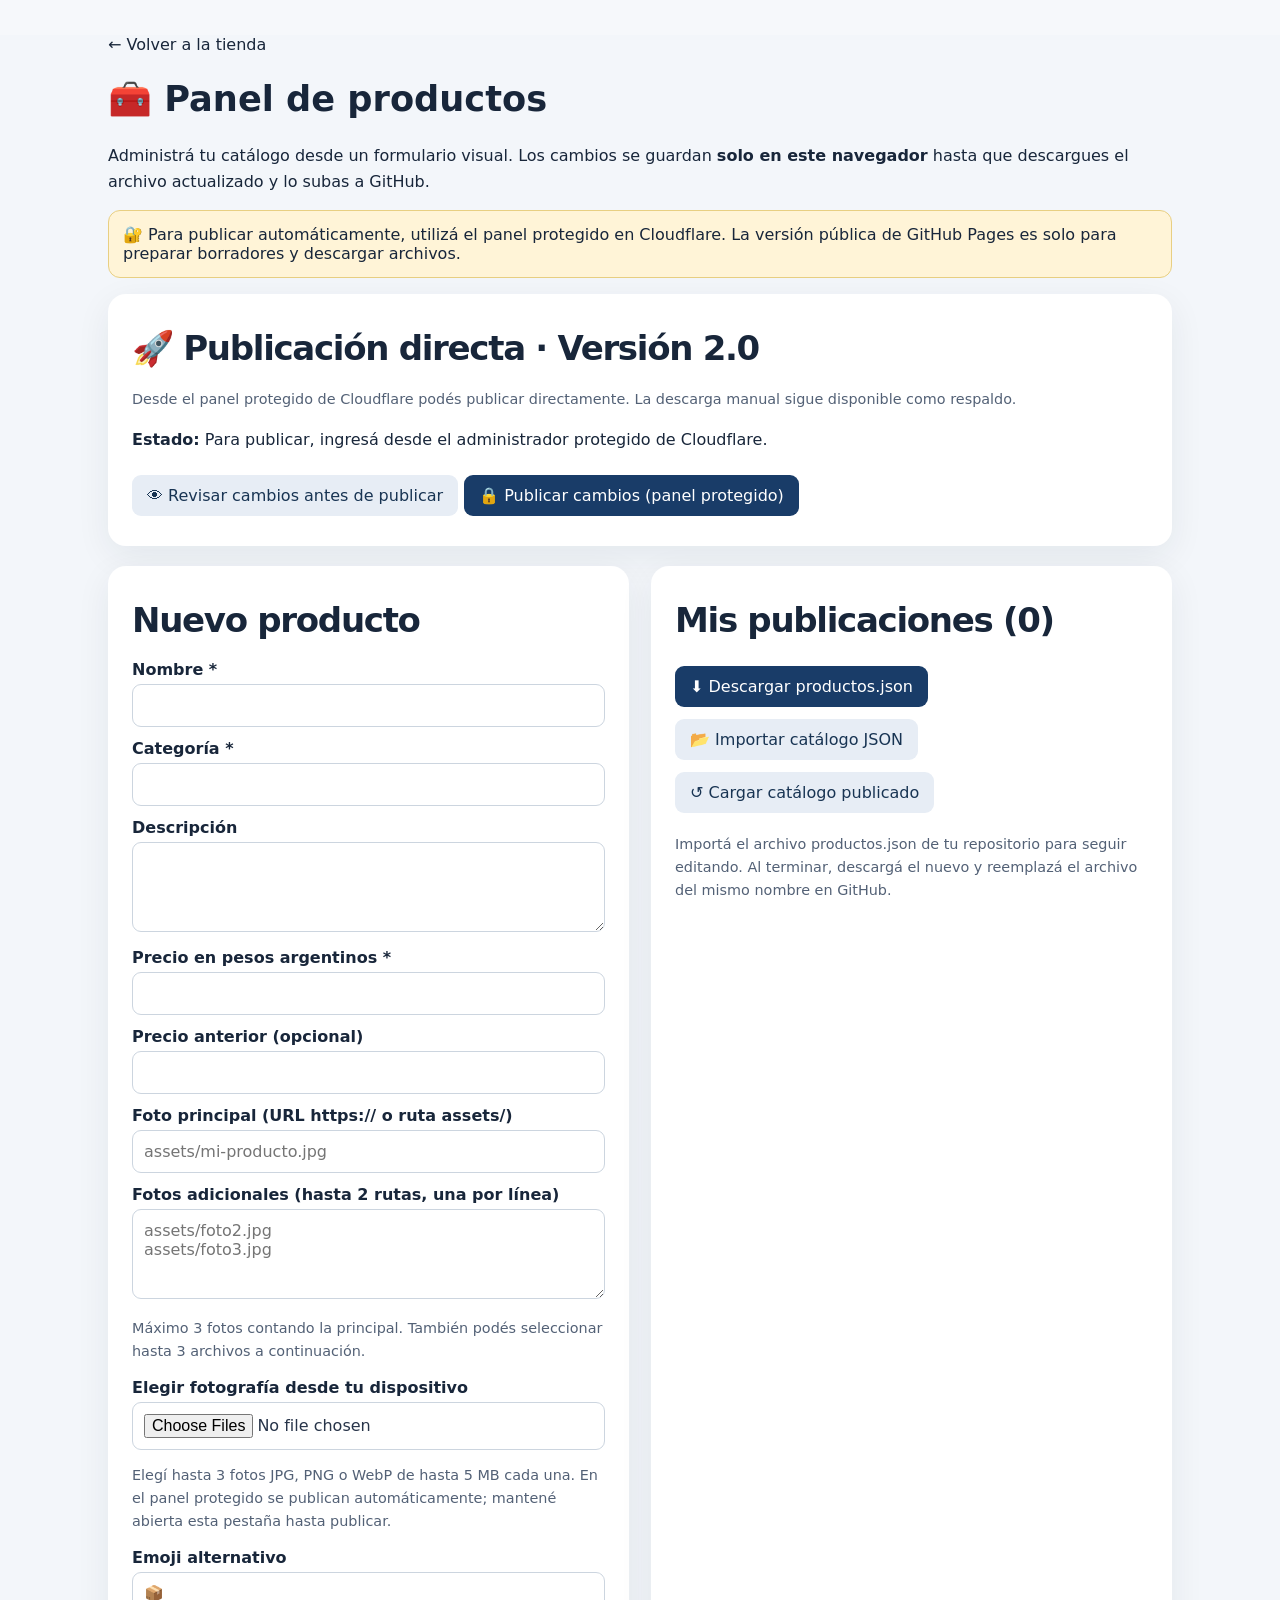
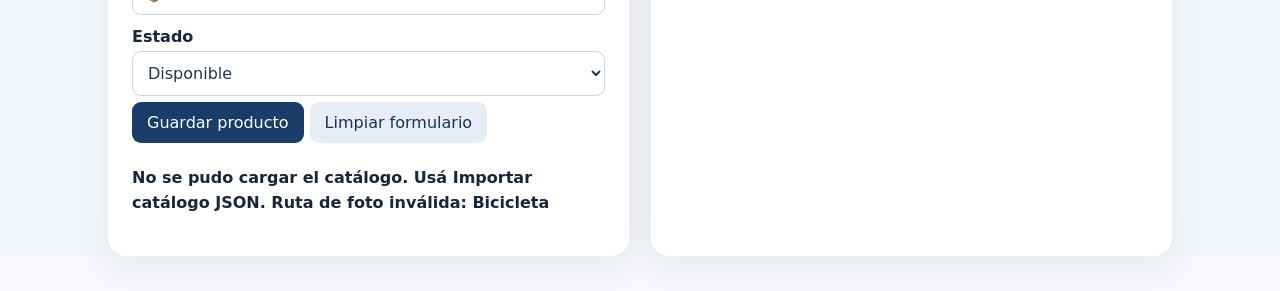
==== commit aace75c6: "Integrar administrador protegido con publicación GitHub App" ====
--- a/admin.html
+++ b/admin.html
@@ -1 +1 @@
-<!doctype html><html lang="es"><head><meta charset="utf-8"><meta name="viewport" content="width=device-width,initial-scale=1"><title>Administrador | Ventas de Hugo Domínguez</title><link rel="stylesheet" href="styles.css"><style>body{background:#f3f6fa;color:#18263a}.admin{max-width:1100px;margin:35px auto;padding:0 18px}.admin h1{font-size:2.2rem}.admin p{line-height:1.6}.admin-grid{display:grid;grid-template-columns:1fr 1fr;gap:22px}.panel{background:white;padding:24px;border-radius:18px;box-shadow:0 10px 35px #14243a12}.panel label{display:block;font-weight:650;margin:12px 0 5px}.panel input,.panel textarea,.panel select{width:100%;padding:11px;border:1px solid #ccd5df;border-radius:9px;font:inherit}.panel textarea{min-height:90px}.panel button,.admin .btn{display:inline-block;border:0;border-radius:9px;background:#193c68;color:white;padding:11px 15px;margin:6px 6px 6px 0;cursor:pointer;text-decoration:none;font:inherit}.panel button.secondary{background:#e7edf5;color:#183453}.item-row{display:flex;justify-content:space-between;gap:12px;align-items:center;border-bottom:1px solid #e3e8ef;padding:12px 0}.item-row small{display:block;color:#58677b}.notice{background:#fff4d7;border:1px solid #e8cf82;padding:14px;border-radius:12px;margin:16px 0}.hint{color:#536176;font-size:.9rem}#message{font-weight:bold} @media(max-width:750px){.admin-grid{grid-template-columns:1fr}}</style></head><body><main class="admin"><a href="index.html">← Volver a la tienda</a><h1>🧰 Panel de productos</h1><p>Administrá tu catálogo desde un formulario visual. Los cambios se guardan <strong>solo en este navegador</strong> hasta que descargues el archivo actualizado y lo subas a GitHub.</p><div class="notice">⚠️ Este panel no tiene inicio de sesión ni publica cambios automáticamente. No introduzcas contraseñas ni tokens. Cualquier visitante puede abrir esta pantalla, pero no modificar el repositorio con ella.</div><section class="panel" style="margin-bottom:20px"><h2>🚀 Publicación directa · Versión 2.0</h2><p class="hint">Estamos preparando el acceso seguro con GitHub. Hasta conectar el servicio de autenticación, seguí publicando mediante productos.json.</p><p><strong>Estado:</strong> <span id="publishStatus">Pendiente de configuración segura</span></p><button type="button" class="secondary" id="publishPreview">👁 Revisar cambios antes de publicar</button><button type="button" id="publishDirect" disabled title="Requiere configurar el servicio de autenticación">🔒 Publicar cambios (próximamente)</button><div id="publishReview" hidden style="padding:14px;background:#f2f7fc;border-radius:10px;margin-top:10px"></div></section><div class="admin-grid"><section class="panel"><h2 id="formTitle">Nuevo producto</h2><form id="form"><input type="hidden" id="id"><label for="nombre">Nombre *</label><input id="nombre" required maxlength="110"><label for="categoria">Categoría *</label><input id="categoria" list="cats" required maxlength="55"><datalist id="cats"><option>Herramientas</option><option>Tecnología</option><option>Electrodomésticos</option><option>Hogar</option><option>Muebles</option><option>Otros</option></datalist><label for="descripcion">Descripción</label><textarea id="descripcion" maxlength="1000"></textarea><label for="precio">Precio en pesos argentinos *</label><input id="precio" type="number" min="0" step="1" required><label for="precioAnterior">Precio anterior (opcional)</label><input id="precioAnterior" type="number" min="0" step="1"><label for="imagen">Foto principal (URL https:// o ruta assets/)</label><input id="imagen" placeholder="assets/mi-producto.jpg"><label for="imagenesExtras">Fotos adicionales (hasta 2 rutas, una por línea)</label><textarea id="imagenesExtras" rows="2" placeholder="assets/foto2.jpg&#10;assets/foto3.jpg"></textarea><p class="hint">Máximo 3 fotos contando la principal. También podés seleccionar hasta 3 archivos a continuación.</p><label for="photoFile">Elegir fotografía desde tu dispositivo</label><input type="file" id="photoFile" accept="image/jpeg,image/png,image/webp" multiple><p class="hint">Elegí hasta 3 fotos JPG, PNG o WebP de hasta 10 MB cada una. Descargalas y subilas a assets/ en GitHub.</p><div id="photoArea" hidden><div id="photoPreviews"></div><img id="photoPreview" alt="Vista previa" style="max-width:100%;max-height:220px;object-fit:contain;border-radius:10px"><p id="photoName" class="hint"></p><button type="button" id="photoDownload" class="secondary">⬇ Descargar fotografías para GitHub</button></div><label for="emoji">Emoji alternativo</label><input id="emoji" maxlength="8" placeholder="📦"><label for="estado">Estado</label><select id="estado"><option>Disponible</option><option>Reservado</option><option>Vendido</option></select><div><button type="submit">Guardar producto</button><button type="button" class="secondary" id="clear">Limpiar formulario</button></div></form><p id="message" role="status"></p></section><section class="panel"><h2>Mis publicaciones (<span id="count">0</span>)</h2><div><button id="download">⬇ Descargar productos.json</button><button id="import" class="secondary">📂 Importar catálogo JSON</button><input type="file" id="file" accept="application/json,.json" hidden><button id="restore" class="secondary">↺ Cargar catálogo publicado</button></div><p class="hint">Importá el archivo productos.json de tu repositorio para seguir editando. Al terminar, descargá el nuevo y reemplazá el archivo del mismo nombre en GitHub.</p><div id="listing"></div></section></div></main><script src="admin.js"></script></body></html>
+<!doctype html><html lang="es"><head><meta charset="utf-8"><meta name="viewport" content="width=device-width,initial-scale=1"><title>Administrador | Ventas de Hugo Domínguez</title><link rel="stylesheet" href="styles.css"><style>body{background:#f3f6fa;color:#18263a}.admin{max-width:1100px;margin:35px auto;padding:0 18px}.admin h1{font-size:2.2rem}.admin p{line-height:1.6}.admin-grid{display:grid;grid-template-columns:1fr 1fr;gap:22px}.panel{background:white;padding:24px;border-radius:18px;box-shadow:0 10px 35px #14243a12}.panel label{display:block;font-weight:650;margin:12px 0 5px}.panel input,.panel textarea,.panel select{width:100%;padding:11px;border:1px solid #ccd5df;border-radius:9px;font:inherit}.panel textarea{min-height:90px}.panel button,.admin .btn{display:inline-block;border:0;border-radius:9px;background:#193c68;color:white;padding:11px 15px;margin:6px 6px 6px 0;cursor:pointer;text-decoration:none;font:inherit}.panel button.secondary{background:#e7edf5;color:#183453}.item-row{display:flex;justify-content:space-between;gap:12px;align-items:center;border-bottom:1px solid #e3e8ef;padding:12px 0}.item-row small{display:block;color:#58677b}.notice{background:#fff4d7;border:1px solid #e8cf82;padding:14px;border-radius:12px;margin:16px 0}.hint{color:#536176;font-size:.9rem}#message{font-weight:bold} @media(max-width:750px){.admin-grid{grid-template-columns:1fr}}</style></head><body><main class="admin"><a href="index.html">← Volver a la tienda</a><h1>🧰 Panel de productos</h1><p>Administrá tu catálogo desde un formulario visual. Los cambios se guardan <strong>solo en este navegador</strong> hasta que descargues el archivo actualizado y lo subas a GitHub.</p><div class="notice">🔐 Para publicar automáticamente, utilizá el panel protegido en Cloudflare. La versión pública de GitHub Pages es solo para preparar borradores y descargar archivos.</div><section class="panel" style="margin-bottom:20px"><h2>🚀 Publicación directa · Versión 2.0</h2><p class="hint">Desde el panel protegido de Cloudflare podés publicar directamente. La descarga manual sigue disponible como respaldo.</p><p><strong>Estado:</strong> <span id="publishStatus">Pendiente de configuración segura</span></p><button type="button" class="secondary" id="publishPreview">👁 Revisar cambios antes de publicar</button><button type="button" id="publishDirect" disabled title="Requiere configurar el servicio de autenticación">🔒 Publicar cambios (panel protegido)</button><div id="publishReview" hidden style="padding:14px;background:#f2f7fc;border-radius:10px;margin-top:10px"></div></section><div class="admin-grid"><section class="panel"><h2 id="formTitle">Nuevo producto</h2><form id="form"><input type="hidden" id="id"><label for="nombre">Nombre *</label><input id="nombre" required maxlength="110"><label for="categoria">Categoría *</label><input id="categoria" list="cats" required maxlength="55"><datalist id="cats"><option>Herramientas</option><option>Tecnología</option><option>Electrodomésticos</option><option>Hogar</option><option>Muebles</option><option>Otros</option></datalist><label for="descripcion">Descripción</label><textarea id="descripcion" maxlength="1000"></textarea><label for="precio">Precio en pesos argentinos *</label><input id="precio" type="number" min="0" step="1" required><label for="precioAnterior">Precio anterior (opcional)</label><input id="precioAnterior" type="number" min="0" step="1"><label for="imagen">Foto principal (URL https:// o ruta assets/)</label><input id="imagen" placeholder="assets/mi-producto.jpg"><label for="imagenesExtras">Fotos adicionales (hasta 2 rutas, una por línea)</label><textarea id="imagenesExtras" rows="2" placeholder="assets/foto2.jpg&#10;assets/foto3.jpg"></textarea><p class="hint">Máximo 3 fotos contando la principal. También podés seleccionar hasta 3 archivos a continuación.</p><label for="photoFile">Elegir fotografía desde tu dispositivo</label><input type="file" id="photoFile" accept="image/jpeg,image/png,image/webp" multiple><p class="hint">Elegí hasta 3 fotos JPG, PNG o WebP de hasta 5 MB cada una. En el panel protegido se publican automáticamente; mantené abierta esta pestaña hasta publicar.</p><div id="photoArea" hidden><div id="photoPreviews"></div><img id="photoPreview" alt="Vista previa" style="max-width:100%;max-height:220px;object-fit:contain;border-radius:10px"><p id="photoName" class="hint"></p><button type="button" id="photoDownload" class="secondary">⬇ Descargar fotografías para GitHub</button></div><label for="emoji">Emoji alternativo</label><input id="emoji" maxlength="8" placeholder="📦"><label for="estado">Estado</label><select id="estado"><option>Disponible</option><option>Reservado</option><option>Vendido</option></select><div><button type="submit">Guardar producto</button><button type="button" class="secondary" id="clear">Limpiar formulario</button></div></form><p id="message" role="status"></p></section><section class="panel"><h2>Mis publicaciones (<span id="count">0</span>)</h2><div><button id="download">⬇ Descargar productos.json</button><button id="import" class="secondary">📂 Importar catálogo JSON</button><input type="file" id="file" accept="application/json,.json" hidden><button id="restore" class="secondary">↺ Cargar catálogo publicado</button></div><p class="hint">Importá el archivo productos.json de tu repositorio para seguir editando. Al terminar, descargá el nuevo y reemplazá el archivo del mismo nombre en GitHub.</p><div id="listing"></div></section></div></main><script src="admin.js"></script></body></html>
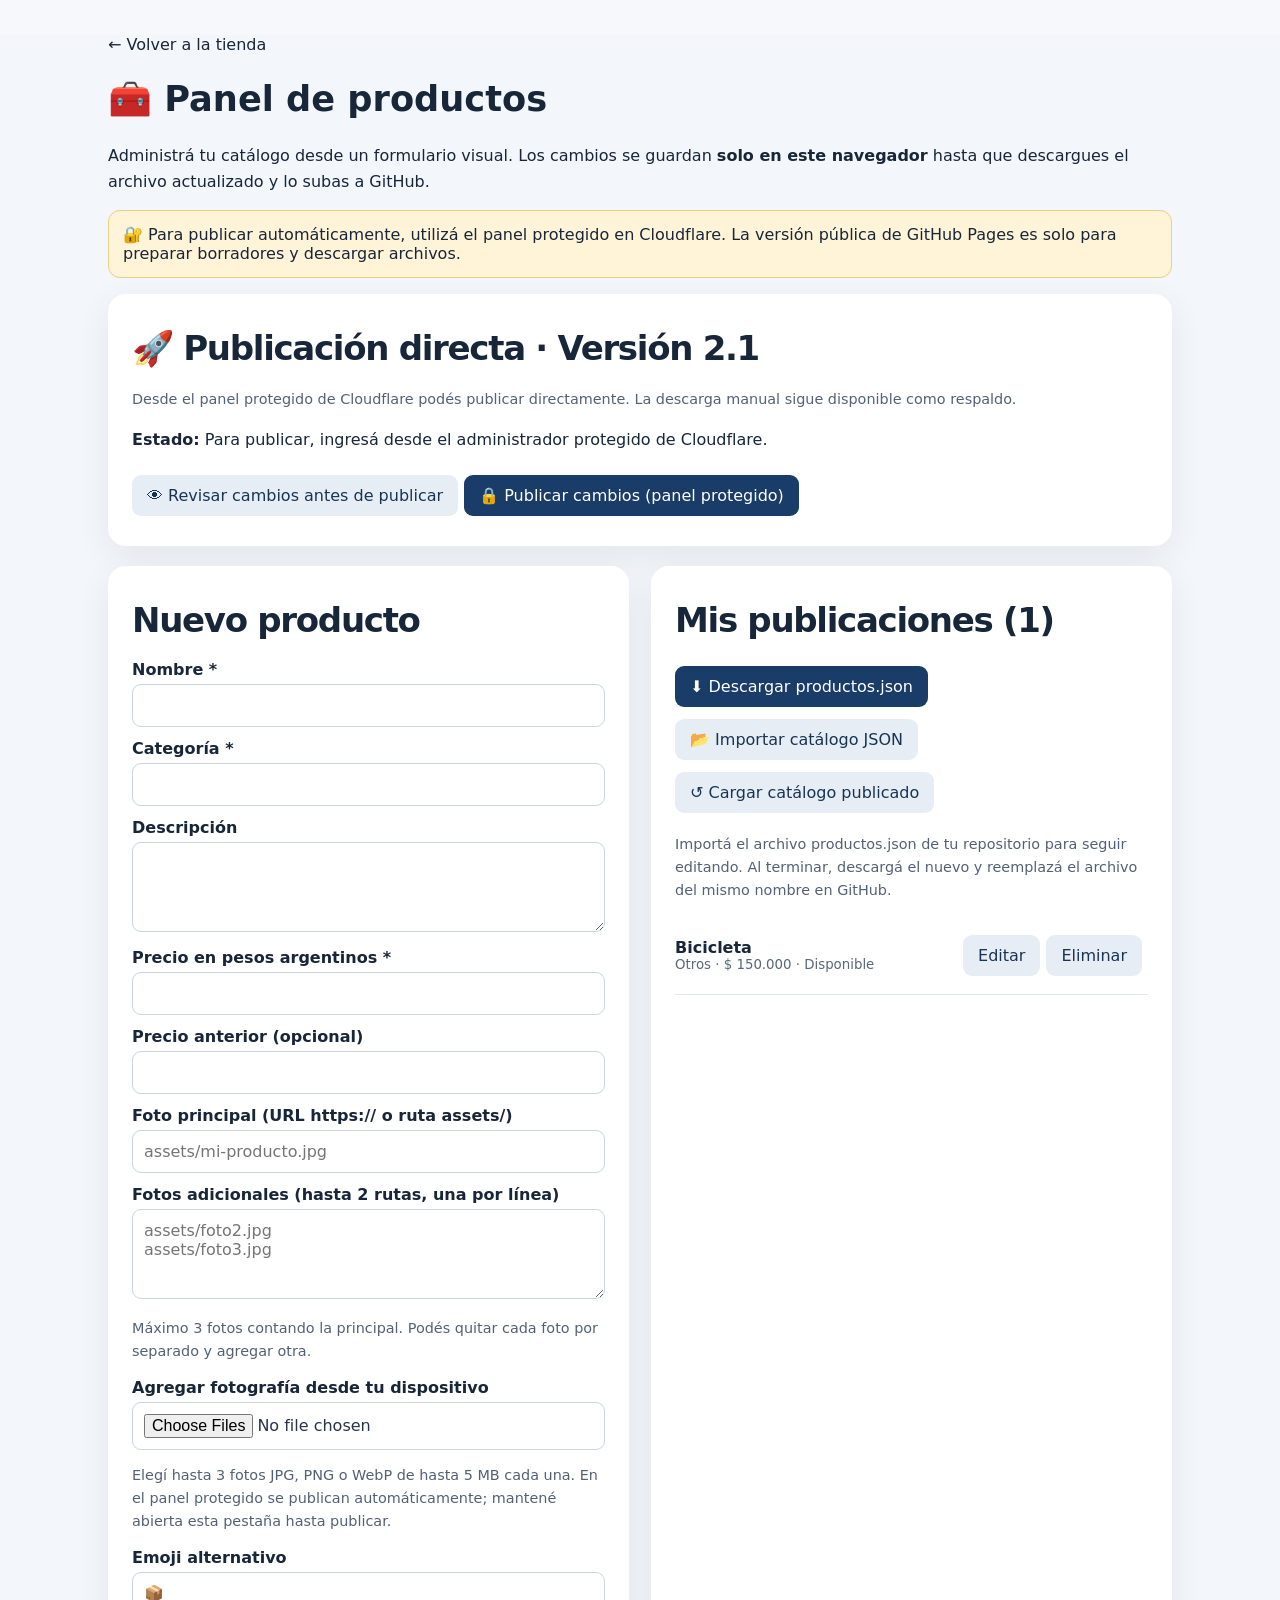
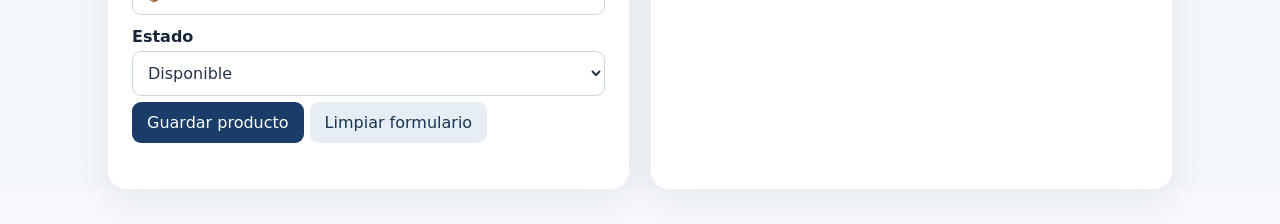
==== commit 1e584745: "Versión 2.1: gestión individual de fotos" ====
--- a/admin.html
+++ b/admin.html
@@ -1 +1 @@
-<!doctype html><html lang="es"><head><meta charset="utf-8"><meta name="viewport" content="width=device-width,initial-scale=1"><title>Administrador | Ventas de Hugo Domínguez</title><link rel="stylesheet" href="styles.css"><style>body{background:#f3f6fa;color:#18263a}.admin{max-width:1100px;margin:35px auto;padding:0 18px}.admin h1{font-size:2.2rem}.admin p{line-height:1.6}.admin-grid{display:grid;grid-template-columns:1fr 1fr;gap:22px}.panel{background:white;padding:24px;border-radius:18px;box-shadow:0 10px 35px #14243a12}.panel label{display:block;font-weight:650;margin:12px 0 5px}.panel input,.panel textarea,.panel select{width:100%;padding:11px;border:1px solid #ccd5df;border-radius:9px;font:inherit}.panel textarea{min-height:90px}.panel button,.admin .btn{display:inline-block;border:0;border-radius:9px;background:#193c68;color:white;padding:11px 15px;margin:6px 6px 6px 0;cursor:pointer;text-decoration:none;font:inherit}.panel button.secondary{background:#e7edf5;color:#183453}.item-row{display:flex;justify-content:space-between;gap:12px;align-items:center;border-bottom:1px solid #e3e8ef;padding:12px 0}.item-row small{display:block;color:#58677b}.notice{background:#fff4d7;border:1px solid #e8cf82;padding:14px;border-radius:12px;margin:16px 0}.hint{color:#536176;font-size:.9rem}#message{font-weight:bold} @media(max-width:750px){.admin-grid{grid-template-columns:1fr}}</style></head><body><main class="admin"><a href="index.html">← Volver a la tienda</a><h1>🧰 Panel de productos</h1><p>Administrá tu catálogo desde un formulario visual. Los cambios se guardan <strong>solo en este navegador</strong> hasta que descargues el archivo actualizado y lo subas a GitHub.</p><div class="notice">🔐 Para publicar automáticamente, utilizá el panel protegido en Cloudflare. La versión pública de GitHub Pages es solo para preparar borradores y descargar archivos.</div><section class="panel" style="margin-bottom:20px"><h2>🚀 Publicación directa · Versión 2.0</h2><p class="hint">Desde el panel protegido de Cloudflare podés publicar directamente. La descarga manual sigue disponible como respaldo.</p><p><strong>Estado:</strong> <span id="publishStatus">Pendiente de configuración segura</span></p><button type="button" class="secondary" id="publishPreview">👁 Revisar cambios antes de publicar</button><button type="button" id="publishDirect" disabled title="Requiere configurar el servicio de autenticación">🔒 Publicar cambios (panel protegido)</button><div id="publishReview" hidden style="padding:14px;background:#f2f7fc;border-radius:10px;margin-top:10px"></div></section><div class="admin-grid"><section class="panel"><h2 id="formTitle">Nuevo producto</h2><form id="form"><input type="hidden" id="id"><label for="nombre">Nombre *</label><input id="nombre" required maxlength="110"><label for="categoria">Categoría *</label><input id="categoria" list="cats" required maxlength="55"><datalist id="cats"><option>Herramientas</option><option>Tecnología</option><option>Electrodomésticos</option><option>Hogar</option><option>Muebles</option><option>Otros</option></datalist><label for="descripcion">Descripción</label><textarea id="descripcion" maxlength="1000"></textarea><label for="precio">Precio en pesos argentinos *</label><input id="precio" type="number" min="0" step="1" required><label for="precioAnterior">Precio anterior (opcional)</label><input id="precioAnterior" type="number" min="0" step="1"><label for="imagen">Foto principal (URL https:// o ruta assets/)</label><input id="imagen" placeholder="assets/mi-producto.jpg"><label for="imagenesExtras">Fotos adicionales (hasta 2 rutas, una por línea)</label><textarea id="imagenesExtras" rows="2" placeholder="assets/foto2.jpg&#10;assets/foto3.jpg"></textarea><p class="hint">Máximo 3 fotos contando la principal. También podés seleccionar hasta 3 archivos a continuación.</p><label for="photoFile">Elegir fotografía desde tu dispositivo</label><input type="file" id="photoFile" accept="image/jpeg,image/png,image/webp" multiple><p class="hint">Elegí hasta 3 fotos JPG, PNG o WebP de hasta 5 MB cada una. En el panel protegido se publican automáticamente; mantené abierta esta pestaña hasta publicar.</p><div id="photoArea" hidden><div id="photoPreviews"></div><img id="photoPreview" alt="Vista previa" style="max-width:100%;max-height:220px;object-fit:contain;border-radius:10px"><p id="photoName" class="hint"></p><button type="button" id="photoDownload" class="secondary">⬇ Descargar fotografías para GitHub</button></div><label for="emoji">Emoji alternativo</label><input id="emoji" maxlength="8" placeholder="📦"><label for="estado">Estado</label><select id="estado"><option>Disponible</option><option>Reservado</option><option>Vendido</option></select><div><button type="submit">Guardar producto</button><button type="button" class="secondary" id="clear">Limpiar formulario</button></div></form><p id="message" role="status"></p></section><section class="panel"><h2>Mis publicaciones (<span id="count">0</span>)</h2><div><button id="download">⬇ Descargar productos.json</button><button id="import" class="secondary">📂 Importar catálogo JSON</button><input type="file" id="file" accept="application/json,.json" hidden><button id="restore" class="secondary">↺ Cargar catálogo publicado</button></div><p class="hint">Importá el archivo productos.json de tu repositorio para seguir editando. Al terminar, descargá el nuevo y reemplazá el archivo del mismo nombre en GitHub.</p><div id="listing"></div></section></div></main><script src="admin.js"></script></body></html>
+<!doctype html><html lang="es"><head><meta charset="utf-8"><meta name="viewport" content="width=device-width,initial-scale=1"><title>Administrador | Ventas de Hugo Domínguez</title><link rel="stylesheet" href="styles.css"><style>body{background:#f3f6fa;color:#18263a}.admin{max-width:1100px;margin:35px auto;padding:0 18px}.admin h1{font-size:2.2rem}.admin p{line-height:1.6}.admin-grid{display:grid;grid-template-columns:1fr 1fr;gap:22px}.panel{background:white;padding:24px;border-radius:18px;box-shadow:0 10px 35px #14243a12}.panel label{display:block;font-weight:650;margin:12px 0 5px}.panel input,.panel textarea,.panel select{width:100%;padding:11px;border:1px solid #ccd5df;border-radius:9px;font:inherit}.panel textarea{min-height:90px}.panel button,.admin .btn{display:inline-block;border:0;border-radius:9px;background:#193c68;color:white;padding:11px 15px;margin:6px 6px 6px 0;cursor:pointer;text-decoration:none;font:inherit}.panel button.secondary{background:#e7edf5;color:#183453}.item-row{display:flex;justify-content:space-between;gap:12px;align-items:center;border-bottom:1px solid #e3e8ef;padding:12px 0}.item-row small{display:block;color:#58677b}.notice{background:#fff4d7;border:1px solid #e8cf82;padding:14px;border-radius:12px;margin:16px 0}.hint{color:#536176;font-size:.9rem}#message{font-weight:bold} @media(max-width:750px){.admin-grid{grid-template-columns:1fr}}.photo-card{display:inline-flex;flex-direction:column;align-items:center;gap:5px;margin:6px;padding:8px;border:1px solid #ddd;border-radius:10px}.photo-card img{width:110px;height:100px;object-fit:contain}</style></head><body><main class="admin"><a href="index.html">← Volver a la tienda</a><h1>🧰 Panel de productos</h1><p>Administrá tu catálogo desde un formulario visual. Los cambios se guardan <strong>solo en este navegador</strong> hasta que descargues el archivo actualizado y lo subas a GitHub.</p><div class="notice">🔐 Para publicar automáticamente, utilizá el panel protegido en Cloudflare. La versión pública de GitHub Pages es solo para preparar borradores y descargar archivos.</div><section class="panel" style="margin-bottom:20px"><h2>🚀 Publicación directa · Versión 2.1</h2><p class="hint">Desde el panel protegido de Cloudflare podés publicar directamente. La descarga manual sigue disponible como respaldo.</p><p><strong>Estado:</strong> <span id="publishStatus">Pendiente de configuración segura</span></p><button type="button" class="secondary" id="publishPreview">👁 Revisar cambios antes de publicar</button><button type="button" id="publishDirect" disabled title="Requiere configurar el servicio de autenticación">🔒 Publicar cambios (panel protegido)</button><div id="publishReview" hidden style="padding:14px;background:#f2f7fc;border-radius:10px;margin-top:10px"></div></section><div class="admin-grid"><section class="panel"><h2 id="formTitle">Nuevo producto</h2><form id="form"><input type="hidden" id="id"><label for="nombre">Nombre *</label><input id="nombre" required maxlength="110"><label for="categoria">Categoría *</label><input id="categoria" list="cats" required maxlength="55"><datalist id="cats"><option>Herramientas</option><option>Tecnología</option><option>Electrodomésticos</option><option>Hogar</option><option>Muebles</option><option>Otros</option></datalist><label for="descripcion">Descripción</label><textarea id="descripcion" maxlength="1000"></textarea><label for="precio">Precio en pesos argentinos *</label><input id="precio" type="number" min="0" step="1" required><label for="precioAnterior">Precio anterior (opcional)</label><input id="precioAnterior" type="number" min="0" step="1"><label for="imagen">Foto principal (URL https:// o ruta assets/)</label><input id="imagen" placeholder="assets/mi-producto.jpg"><label for="imagenesExtras">Fotos adicionales (hasta 2 rutas, una por línea)</label><textarea id="imagenesExtras" rows="2" placeholder="assets/foto2.jpg&#10;assets/foto3.jpg"></textarea><p class="hint">Máximo 3 fotos contando la principal. Podés quitar cada foto por separado y agregar otra.</p><label for="photoFile">Agregar fotografía desde tu dispositivo</label><input type="file" id="photoFile" accept="image/jpeg,image/png,image/webp" multiple><p class="hint">Elegí hasta 3 fotos JPG, PNG o WebP de hasta 5 MB cada una. En el panel protegido se publican automáticamente; mantené abierta esta pestaña hasta publicar.</p><div id="photoArea" hidden><div id="photoPreviews"></div><img id="photoPreview" alt="Vista previa" style="max-width:100%;max-height:220px;object-fit:contain;border-radius:10px"><p id="photoName" class="hint"></p><button type="button" id="photoDownload" class="secondary">⬇ Descargar fotografías para GitHub</button></div><label for="emoji">Emoji alternativo</label><input id="emoji" maxlength="8" placeholder="📦"><label for="estado">Estado</label><select id="estado"><option>Disponible</option><option>Reservado</option><option>Vendido</option></select><div><button type="submit">Guardar producto</button><button type="button" class="secondary" id="clear">Limpiar formulario</button></div></form><p id="message" role="status"></p></section><section class="panel"><h2>Mis publicaciones (<span id="count">0</span>)</h2><div><button id="download">⬇ Descargar productos.json</button><button id="import" class="secondary">📂 Importar catálogo JSON</button><input type="file" id="file" accept="application/json,.json" hidden><button id="restore" class="secondary">↺ Cargar catálogo publicado</button></div><p class="hint">Importá el archivo productos.json de tu repositorio para seguir editando. Al terminar, descargá el nuevo y reemplazá el archivo del mismo nombre en GitHub.</p><div id="listing"></div></section></div></main><script src="admin.js"></script></body></html>
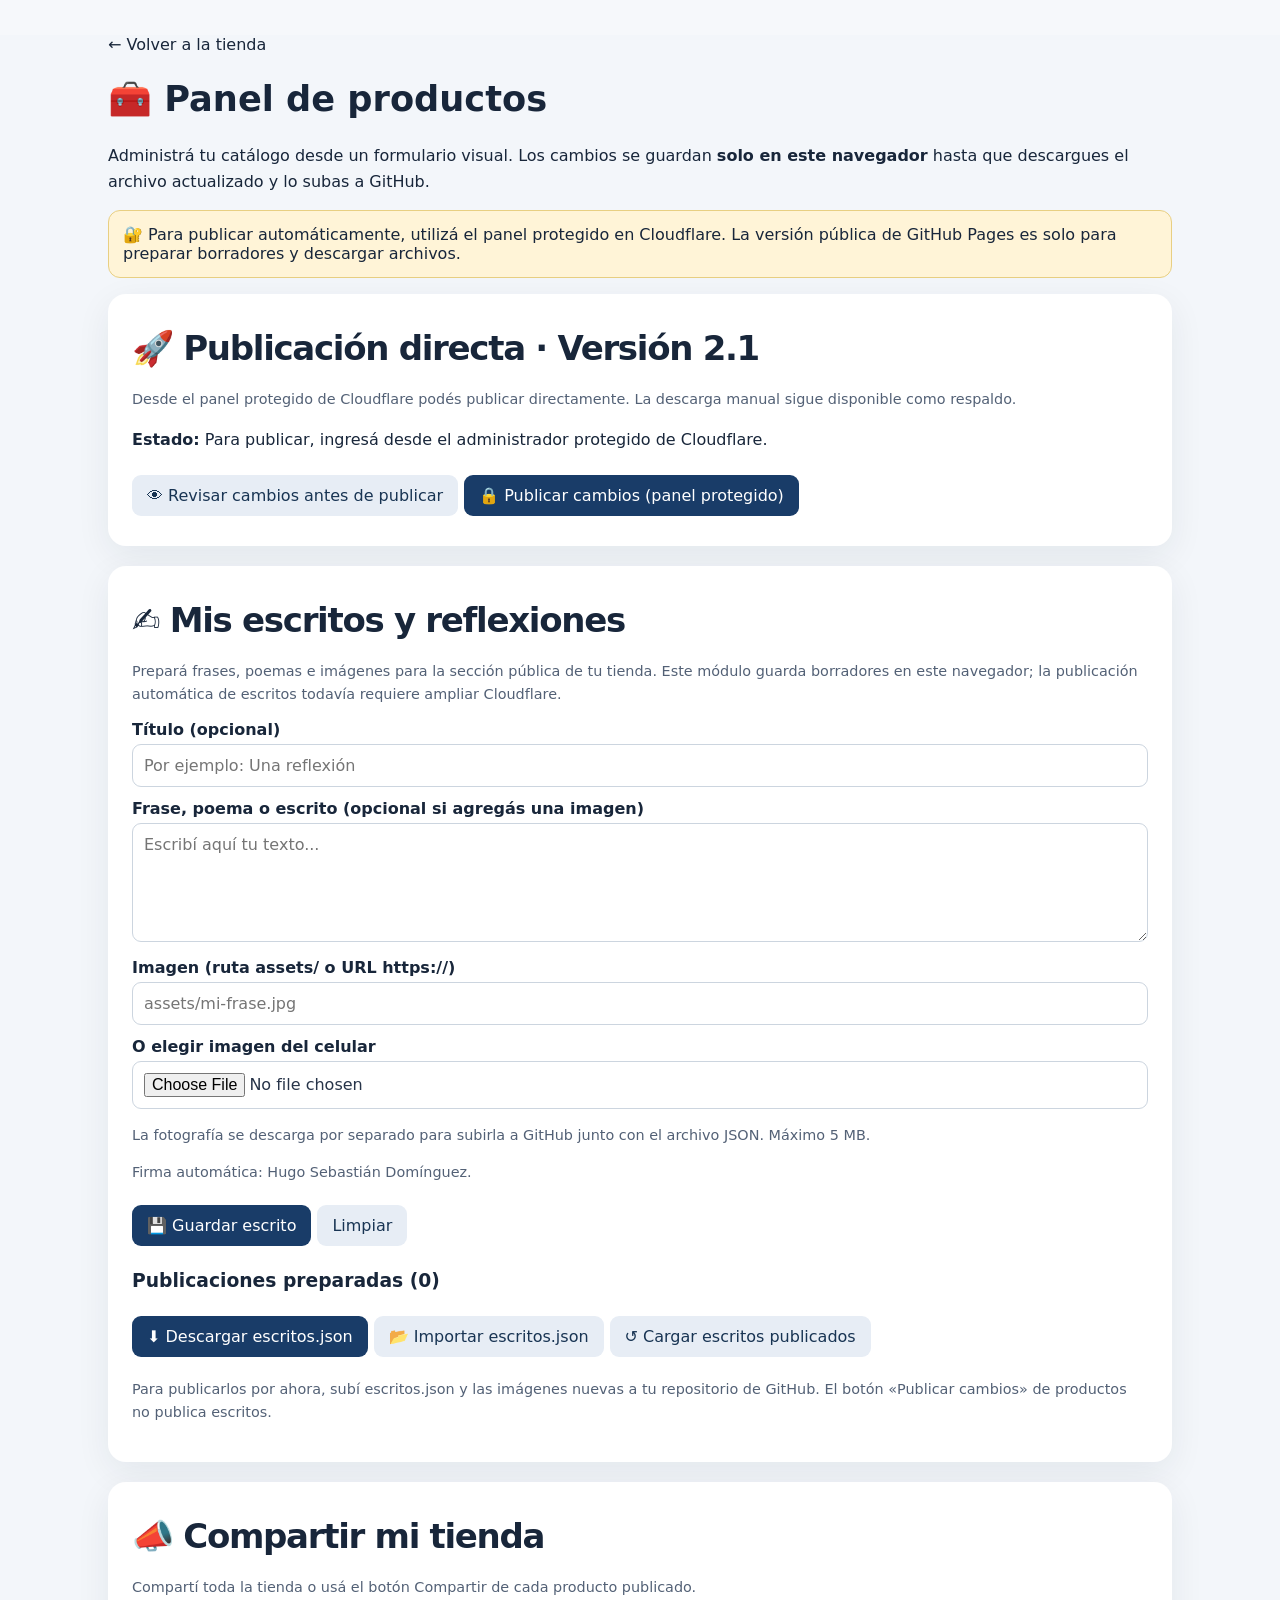
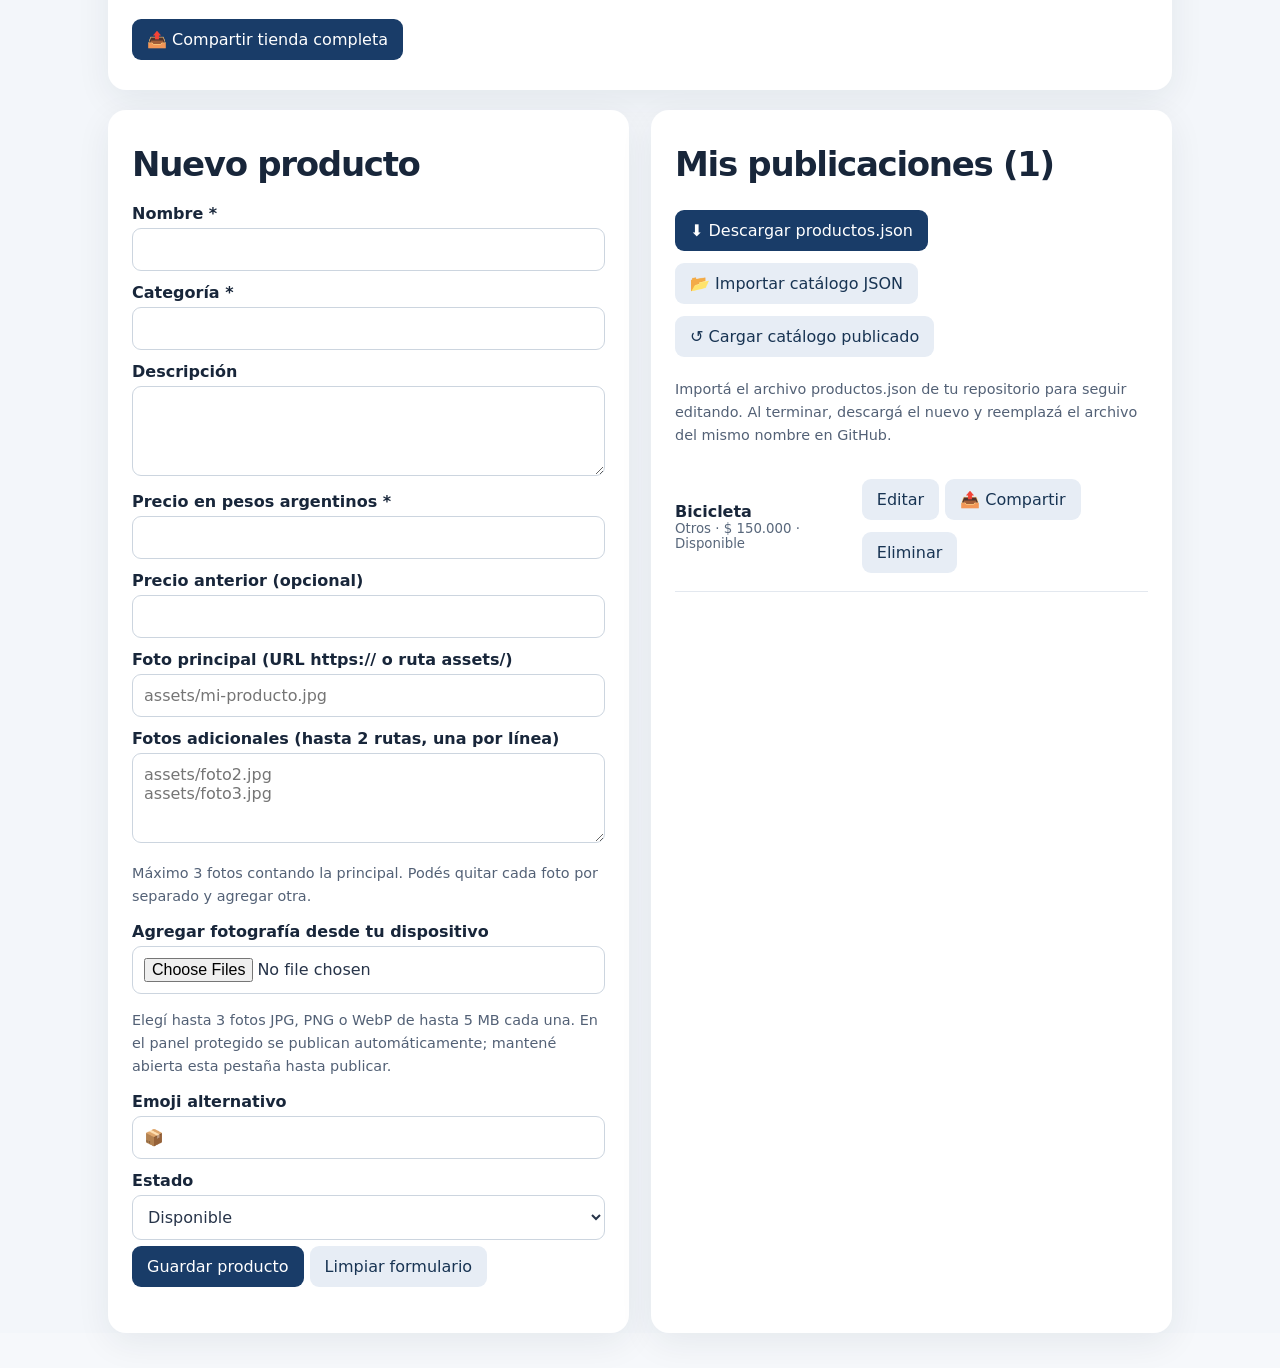
==== commit 003ef092: "Agregar formulario independiente para administrar escritos" ====
--- a/admin.html
+++ b/admin.html
@@ -1 +1 @@
-<!doctype html><html lang="es"><head><meta charset="utf-8"><meta name="viewport" content="width=device-width,initial-scale=1"><title>Administrador | Ventas de Hugo Domínguez</title><link rel="stylesheet" href="styles.css"><style>body{background:#f3f6fa;color:#18263a}.admin{max-width:1100px;margin:35px auto;padding:0 18px}.admin h1{font-size:2.2rem}.admin p{line-height:1.6}.admin-grid{display:grid;grid-template-columns:1fr 1fr;gap:22px}.panel{background:white;padding:24px;border-radius:18px;box-shadow:0 10px 35px #14243a12}.panel label{display:block;font-weight:650;margin:12px 0 5px}.panel input,.panel textarea,.panel select{width:100%;padding:11px;border:1px solid #ccd5df;border-radius:9px;font:inherit}.panel textarea{min-height:90px}.panel button,.admin .btn{display:inline-block;border:0;border-radius:9px;background:#193c68;color:white;padding:11px 15px;margin:6px 6px 6px 0;cursor:pointer;text-decoration:none;font:inherit}.panel button.secondary{background:#e7edf5;color:#183453}.item-row{display:flex;justify-content:space-between;gap:12px;align-items:center;border-bottom:1px solid #e3e8ef;padding:12px 0}.item-row small{display:block;color:#58677b}.notice{background:#fff4d7;border:1px solid #e8cf82;padding:14px;border-radius:12px;margin:16px 0}.hint{color:#536176;font-size:.9rem}#message{font-weight:bold} @media(max-width:750px){.admin-grid{grid-template-columns:1fr}}.photo-card{display:inline-flex;flex-direction:column;align-items:center;gap:5px;margin:6px;padding:8px;border:1px solid #ddd;border-radius:10px}.photo-card img{width:110px;height:100px;object-fit:contain}</style></head><body><main class="admin"><a href="index.html">← Volver a la tienda</a><h1>🧰 Panel de productos</h1><p>Administrá tu catálogo desde un formulario visual. Los cambios se guardan <strong>solo en este navegador</strong> hasta que descargues el archivo actualizado y lo subas a GitHub.</p><div class="notice">🔐 Para publicar automáticamente, utilizá el panel protegido en Cloudflare. La versión pública de GitHub Pages es solo para preparar borradores y descargar archivos.</div><section class="panel" style="margin-bottom:20px"><h2>🚀 Publicación directa · Versión 2.1</h2><p class="hint">Desde el panel protegido de Cloudflare podés publicar directamente. La descarga manual sigue disponible como respaldo.</p><p><strong>Estado:</strong> <span id="publishStatus">Pendiente de configuración segura</span></p><button type="button" class="secondary" id="publishPreview">👁 Revisar cambios antes de publicar</button><button type="button" id="publishDirect" disabled title="Requiere configurar el servicio de autenticación">🔒 Publicar cambios (panel protegido)</button><div id="publishReview" hidden style="padding:14px;background:#f2f7fc;border-radius:10px;margin-top:10px"></div></section><div class="admin-grid"><section class="panel"><h2 id="formTitle">Nuevo producto</h2><form id="form"><input type="hidden" id="id"><label for="nombre">Nombre *</label><input id="nombre" required maxlength="110"><label for="categoria">Categoría *</label><input id="categoria" list="cats" required maxlength="55"><datalist id="cats"><option>Herramientas</option><option>Tecnología</option><option>Electrodomésticos</option><option>Hogar</option><option>Muebles</option><option>Otros</option></datalist><label for="descripcion">Descripción</label><textarea id="descripcion" maxlength="1000"></textarea><label for="precio">Precio en pesos argentinos *</label><input id="precio" type="number" min="0" step="1" required><label for="precioAnterior">Precio anterior (opcional)</label><input id="precioAnterior" type="number" min="0" step="1"><label for="imagen">Foto principal (URL https:// o ruta assets/)</label><input id="imagen" placeholder="assets/mi-producto.jpg"><label for="imagenesExtras">Fotos adicionales (hasta 2 rutas, una por línea)</label><textarea id="imagenesExtras" rows="2" placeholder="assets/foto2.jpg&#10;assets/foto3.jpg"></textarea><p class="hint">Máximo 3 fotos contando la principal. Podés quitar cada foto por separado y agregar otra.</p><label for="photoFile">Agregar fotografía desde tu dispositivo</label><input type="file" id="photoFile" accept="image/jpeg,image/png,image/webp" multiple><p class="hint">Elegí hasta 3 fotos JPG, PNG o WebP de hasta 5 MB cada una. En el panel protegido se publican automáticamente; mantené abierta esta pestaña hasta publicar.</p><div id="photoArea" hidden><div id="photoPreviews"></div><img id="photoPreview" alt="Vista previa" style="max-width:100%;max-height:220px;object-fit:contain;border-radius:10px"><p id="photoName" class="hint"></p><button type="button" id="photoDownload" class="secondary">⬇ Descargar fotografías para GitHub</button></div><label for="emoji">Emoji alternativo</label><input id="emoji" maxlength="8" placeholder="📦"><label for="estado">Estado</label><select id="estado"><option>Disponible</option><option>Reservado</option><option>Vendido</option></select><div><button type="submit">Guardar producto</button><button type="button" class="secondary" id="clear">Limpiar formulario</button></div></form><p id="message" role="status"></p></section><section class="panel"><h2>Mis publicaciones (<span id="count">0</span>)</h2><div><button id="download">⬇ Descargar productos.json</button><button id="import" class="secondary">📂 Importar catálogo JSON</button><input type="file" id="file" accept="application/json,.json" hidden><button id="restore" class="secondary">↺ Cargar catálogo publicado</button></div><p class="hint">Importá el archivo productos.json de tu repositorio para seguir editando. Al terminar, descargá el nuevo y reemplazá el archivo del mismo nombre en GitHub.</p><div id="listing"></div></section></div></main><script src="admin.js"></script></body></html>
+<!doctype html><html lang="es"><head><meta charset="utf-8"><meta name="viewport" content="width=device-width,initial-scale=1"><title>Administrador | Ventas de Hugo Domínguez</title><link rel="stylesheet" href="styles.css"><style>body{background:#f3f6fa;color:#18263a}.admin{max-width:1100px;margin:35px auto;padding:0 18px}.admin h1{font-size:2.2rem}.admin p{line-height:1.6}.admin-grid{display:grid;grid-template-columns:1fr 1fr;gap:22px}.panel{background:white;padding:24px;border-radius:18px;box-shadow:0 10px 35px #14243a12}.panel label{display:block;font-weight:650;margin:12px 0 5px}.panel input,.panel textarea,.panel select{width:100%;padding:11px;border:1px solid #ccd5df;border-radius:9px;font:inherit}.panel textarea{min-height:90px}.panel button,.admin .btn{display:inline-block;border:0;border-radius:9px;background:#193c68;color:white;padding:11px 15px;margin:6px 6px 6px 0;cursor:pointer;text-decoration:none;font:inherit}.panel button.secondary{background:#e7edf5;color:#183453}.item-row{display:flex;justify-content:space-between;gap:12px;align-items:center;border-bottom:1px solid #e3e8ef;padding:12px 0}.item-row small{display:block;color:#58677b}.notice{background:#fff4d7;border:1px solid #e8cf82;padding:14px;border-radius:12px;margin:16px 0}.hint{color:#536176;font-size:.9rem}#message{font-weight:bold} @media(max-width:750px){.admin-grid{grid-template-columns:1fr}}.photo-card{display:inline-flex;flex-direction:column;align-items:center;gap:5px;margin:6px;padding:8px;border:1px solid #ddd;border-radius:10px}.photo-card img{width:110px;height:100px;object-fit:contain}</style></head><body><main class="admin"><a href="index.html">← Volver a la tienda</a><h1>🧰 Panel de productos</h1><p>Administrá tu catálogo desde un formulario visual. Los cambios se guardan <strong>solo en este navegador</strong> hasta que descargues el archivo actualizado y lo subas a GitHub.</p><div class="notice">🔐 Para publicar automáticamente, utilizá el panel protegido en Cloudflare. La versión pública de GitHub Pages es solo para preparar borradores y descargar archivos.</div><section class="panel" style="margin-bottom:20px"><h2>🚀 Publicación directa · Versión 2.1</h2><p class="hint">Desde el panel protegido de Cloudflare podés publicar directamente. La descarga manual sigue disponible como respaldo.</p><p><strong>Estado:</strong> <span id="publishStatus">Pendiente de configuración segura</span></p><button type="button" class="secondary" id="publishPreview">👁 Revisar cambios antes de publicar</button><button type="button" id="publishDirect" disabled title="Requiere configurar el servicio de autenticación">🔒 Publicar cambios (panel protegido)</button><div id="publishReview" hidden style="padding:14px;background:#f2f7fc;border-radius:10px;margin-top:10px"></div></section><section class="panel" id="escritosAdmin" style="margin-bottom:20px"><h2>✍️ Mis escritos y reflexiones</h2><p class="hint">Prepará frases, poemas e imágenes para la sección pública de tu tienda. Este módulo guarda borradores en este navegador; la publicación automática de escritos todavía requiere ampliar Cloudflare.</p><form id="escritoForm"><input type="hidden" id="escritoId"><label for="escritoTitulo">Título (opcional)</label><input id="escritoTitulo" maxlength="120" placeholder="Por ejemplo: Una reflexión"><label for="escritoTexto">Frase, poema o escrito (opcional si agregás una imagen)</label><textarea id="escritoTexto" maxlength="10000" rows="5" placeholder="Escribí aquí tu texto..."></textarea><label for="escritoImagen">Imagen (ruta assets/ o URL https://)</label><input id="escritoImagen" placeholder="assets/mi-frase.jpg"><label for="escritoArchivo">O elegir imagen del celular</label><input type="file" id="escritoArchivo" accept="image/jpeg,image/png,image/webp"><p class="hint">La fotografía se descarga por separado para subirla a GitHub junto con el archivo JSON. Máximo 5 MB.</p><img id="escritoVista" alt="Vista previa de imagen" hidden style="max-width:100%;max-height:240px;object-fit:contain;border-radius:12px"><p class="hint">Firma automática: Hugo Sebastián Domínguez.</p><button type="submit">💾 Guardar escrito</button><button type="button" id="escritoLimpiar" class="secondary">Limpiar</button></form><p id="escritoMensaje" role="status"></p><h3>Publicaciones preparadas (<span id="escritoCount">0</span>)</h3><div id="escritoLista"></div><button type="button" id="escritoDescargar">⬇ Descargar escritos.json</button><button type="button" id="escritoImportar" class="secondary">📂 Importar escritos.json</button><input id="escritoImportFile" type="file" accept=".json,application/json" hidden><button type="button" id="escritoRecargar" class="secondary">↺ Cargar escritos publicados</button><p class="hint">Para publicarlos por ahora, subí escritos.json y las imágenes nuevas a tu repositorio de GitHub. El botón «Publicar cambios» de productos no publica escritos.</p></section><div class="admin-grid"><section class="panel"><h2 id="formTitle">Nuevo producto</h2><form id="form"><input type="hidden" id="id"><label for="nombre">Nombre *</label><input id="nombre" required maxlength="110"><label for="categoria">Categoría *</label><input id="categoria" list="cats" required maxlength="55"><datalist id="cats"><option>Herramientas</option><option>Tecnología</option><option>Electrodomésticos</option><option>Hogar</option><option>Muebles</option><option>Otros</option></datalist><label for="descripcion">Descripción</label><textarea id="descripcion" maxlength="1000"></textarea><label for="precio">Precio en pesos argentinos *</label><input id="precio" type="number" min="0" step="1" required><label for="precioAnterior">Precio anterior (opcional)</label><input id="precioAnterior" type="number" min="0" step="1"><label for="imagen">Foto principal (URL https:// o ruta assets/)</label><input id="imagen" placeholder="assets/mi-producto.jpg"><label for="imagenesExtras">Fotos adicionales (hasta 2 rutas, una por línea)</label><textarea id="imagenesExtras" rows="2" placeholder="assets/foto2.jpg&#10;assets/foto3.jpg"></textarea><p class="hint">Máximo 3 fotos contando la principal. Podés quitar cada foto por separado y agregar otra.</p><label for="photoFile">Agregar fotografía desde tu dispositivo</label><input type="file" id="photoFile" accept="image/jpeg,image/png,image/webp" multiple><p class="hint">Elegí hasta 3 fotos JPG, PNG o WebP de hasta 5 MB cada una. En el panel protegido se publican automáticamente; mantené abierta esta pestaña hasta publicar.</p><div id="photoArea" hidden><div id="photoPreviews"></div><img id="photoPreview" alt="Vista previa" style="max-width:100%;max-height:220px;object-fit:contain;border-radius:10px"><p id="photoName" class="hint"></p><button type="button" id="photoDownload" class="secondary">⬇ Descargar fotografías para GitHub</button></div><label for="emoji">Emoji alternativo</label><input id="emoji" maxlength="8" placeholder="📦"><label for="estado">Estado</label><select id="estado"><option>Disponible</option><option>Reservado</option><option>Vendido</option></select><div><button type="submit">Guardar producto</button><button type="button" class="secondary" id="clear">Limpiar formulario</button></div></form><p id="message" role="status"></p></section><section class="panel"><h2>Mis publicaciones (<span id="count">0</span>)</h2><div><button id="download">⬇ Descargar productos.json</button><button id="import" class="secondary">📂 Importar catálogo JSON</button><input type="file" id="file" accept="application/json,.json" hidden><button id="restore" class="secondary">↺ Cargar catálogo publicado</button></div><p class="hint">Importá el archivo productos.json de tu repositorio para seguir editando. Al terminar, descargá el nuevo y reemplazá el archivo del mismo nombre en GitHub.</p><div id="listing"></div></section></div><script src="escritos-admin.js" defer></script></main><script src="admin.js"></script></body></html>
--- a/styles.css
+++ b/styles.css
@@ -15,3 +15,60 @@
 .photo-lightbox button[hidden]{display:none}
 .lightbox-close{top:9px;right:9px}.lightbox-prev{left:8px;top:50%}.lightbox-next{right:8px;top:50%}.lightbox-count{position:absolute;bottom:10px;left:0;right:0;text-align:center;font-size:14px}
 @media(max-width:560px){.photo-lightbox{width:100vw;height:100dvh;border-radius:0;padding:48px 35px 42px}}
+
+/* Identidad del propietario en encabezado público */
+.nav .logo{display:flex;align-items:center;gap:11px;min-width:0;line-height:1.2}
+.nav .logo .owner-avatar{width:48px;height:48px;object-fit:cover;border-radius:50%;border:2px solid #69e4b8;flex-shrink:0}
+.nav .logo span{overflow-wrap:anywhere}
+@media(max-width:560px){.nav .logo{font-size:15px;gap:8px;max-width:72%}.nav .logo .owner-avatar{width:40px;height:40px}.nav .contact{padding:9px 11px;font-size:12px;flex-shrink:0}}
+
+/* Encabezado compacto y foto real, corrección móvil */
+.nav .logo{display:flex;align-items:center;gap:10px;flex:1;min-width:0;max-width:calc(100% - 118px);font-size:inherit;letter-spacing:0}
+.nav .logo .owner-avatar{display:block!important;width:48px;height:48px;flex:0 0 48px;object-fit:cover;border-radius:50%;border:2px solid #69e4b8}
+.nav .brand-copy{display:flex;flex-direction:column;gap:2px;min-width:0;overflow-wrap:normal}
+.nav .brand-copy small{font-size:12px;line-height:1.2;color:#fff;font-weight:600}
+.nav .brand-copy strong{font-size:16px;line-height:1.18;color:#58dbb2;font-weight:850}
+.nav .contact{flex:0 0 auto}
+@media(max-width:560px){.nav{gap:8px}.nav .logo{max-width:calc(100% - 116px);gap:8px}.nav .logo .owner-avatar{width:42px;height:42px;flex-basis:42px}.nav .brand-copy small{font-size:11px}.nav .brand-copy strong{font-size:13px}.nav .contact{font-size:12px;padding:9px 11px}}
+
+/* Perfil más visible en pantallas pequeñas */
+@media(max-width:560px){
+.nav{height:86px;gap:8px}
+.nav .logo{max-width:calc(100% - 112px);gap:9px}
+.nav .logo .owner-avatar{width:64px;height:64px;flex:0 0 64px;object-fit:cover;object-position:center 32%;border:3px solid #69e4b8}
+.nav .brand-copy small{font-size:11px}
+.nav .brand-copy strong{font-size:12px;line-height:1.2}
+.nav .contact{font-size:11px;padding:9px 10px}
+}
+
+/* Ampliación accesible de foto de perfil */
+.owner-avatar{cursor:zoom-in}
+.owner-avatar:focus-visible{outline:3px solid #fff;outline-offset:3px}
+.owner-photo-dialog{border:0;padding:18px;background:#101827;border-radius:18px;box-shadow:0 25px 90px #0009;max-width:min(92vw,520px);max-height:90dvh;position:fixed;color:white}
+.owner-photo-dialog::backdrop{background:#000b}
+.owner-photo-dialog img{display:block;max-width:100%;max-height:76dvh;object-fit:contain;border-radius:12px}
+.owner-photo-close{position:absolute;top:5px;right:6px;border:0;border-radius:50%;background:#fff;color:#101827;font-size:25px;width:35px;height:35px;cursor:pointer}
+
+/* Foto ampliada: usar espacio disponible sin recortar */
+.owner-photo-dialog{width:min(92vw,460px);max-width:92vw;max-height:88dvh;padding:18px;border-radius:16px;overflow:visible}
+.owner-photo-dialog img{display:block;width:100%;height:auto;max-height:78dvh;object-fit:contain;object-position:center;border-radius:12px}
+.owner-photo-close{top:-14px;right:-12px;z-index:2}
+@media(max-width:560px){.owner-photo-dialog{width:88vw;padding:12px}.owner-photo-dialog img{width:100%;max-height:75dvh}}
+
+/* Mis escritos y reflexiones: complemento discreto de la tienda */
+.escritos-section{padding-top:58px;padding-bottom:75px}
+.escritos-intro{color:#64748b;line-height:1.6;margin:0 0 24px}
+.escritos-grid{display:grid;grid-template-columns:repeat(3,minmax(0,1fr));gap:22px}
+.escrito-card{background:#fff;border:1px solid #e5eaf0;border-radius:18px;overflow:hidden;box-shadow:0 8px 25px #1a2a4410;display:flex;flex-direction:column}
+.escrito-card img{display:block;width:100%;max-height:390px;object-fit:contain;background:#edf2f6}
+.escrito-body{padding:22px;display:flex;flex:1;flex-direction:column}
+.escrito-body h3{margin:0 0 10px;font-size:21px}
+.escrito-body p{white-space:pre-line;line-height:1.75;color:#344256;overflow-wrap:anywhere}
+.escrito-date{font-size:12px;color:#64748b;margin-top:auto}
+.escrito-share,.escritos-more{display:inline-block;align-self:flex-start;border:0;border-radius:10px;padding:12px 16px;background:#173e38;color:#fff;font:inherit;font-weight:750;cursor:pointer;margin-top:15px}
+.escritos-more{background:#e5f7f0;color:#173e38}
+.escritos-empty{color:#64748b;padding:24px 0}
+.escritos-page{padding-top:55px;padding-bottom:90px;min-height:55vh}
+.escritos-page-back{display:inline-block;margin-bottom:18px;color:#168c71;font-weight:750}
+@media(max-width:850px){.escritos-grid{grid-template-columns:repeat(2,minmax(0,1fr))}}
+@media(max-width:560px){.escritos-grid{grid-template-columns:1fr}.escritos-section{padding-top:42px;padding-bottom:55px}}
